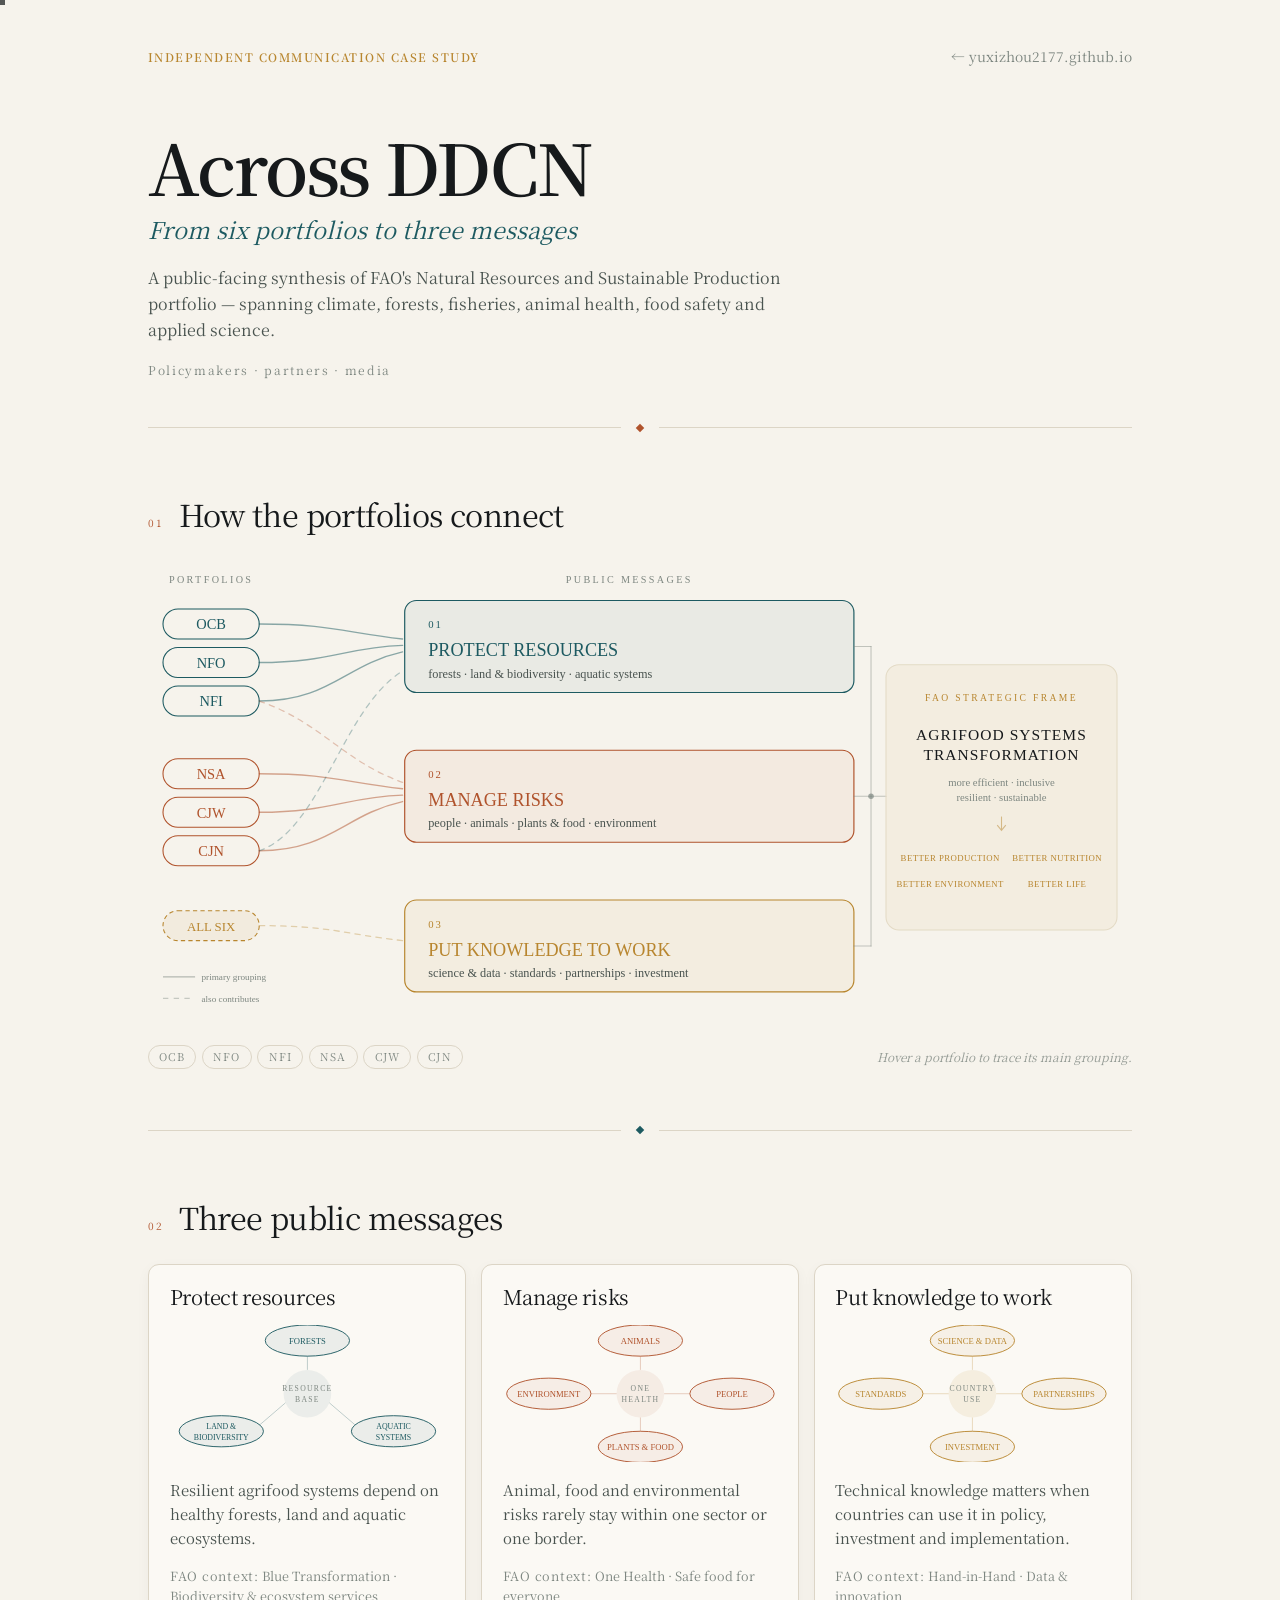
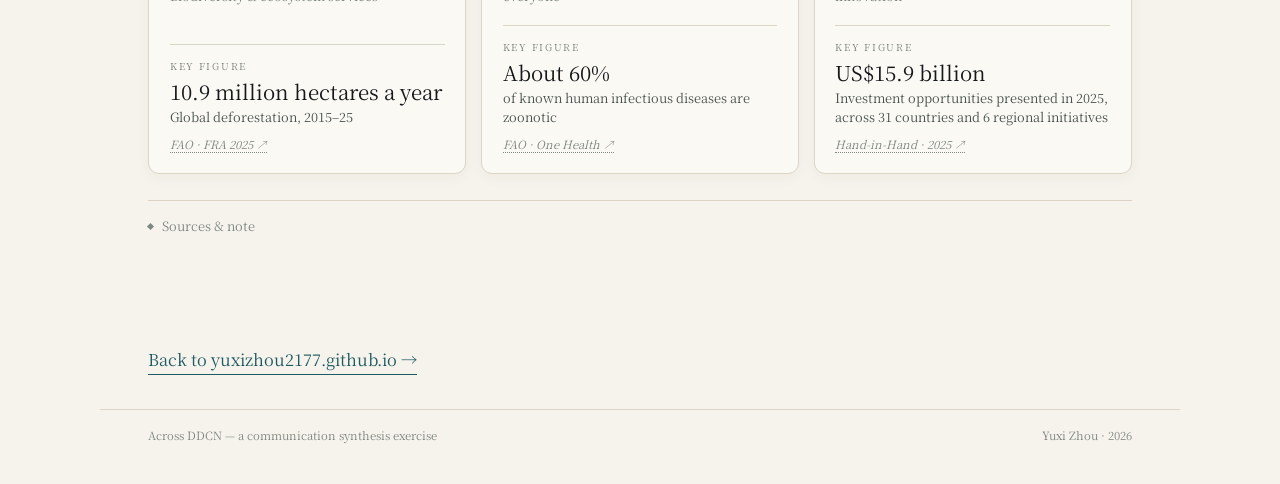
==== across-ddcn/index.html @ 8073319e "Clean up secondary links and divs in index.html Removed unnecessary secondary link paths and associa" ====
<!DOCTYPE html>
<html lang="en">
<head>
<meta charset="UTF-8" />
<meta name="viewport" content="width=device-width, initial-scale=1.0" />
<title>Across DDCN — from six portfolios to three messages</title>
<meta name="description" content="A short public-facing synthesis of FAO's DDCN portfolios for policymakers, partners and media." />
<meta property="og:title" content="Across DDCN" />
<meta property="og:description" content="From six portfolios to three messages." />
<link rel="icon" type="image/png" href="https://yuxizhou2177.github.io/favicon.png" />
<link rel="apple-touch-icon" href="https://yuxizhou2177.github.io/apple-touch-icon.png" />
<link href="https://fonts.googleapis.com/css2?family=Noto+Serif+SC:wght@300;400;500&display=swap" rel="stylesheet" />
<style>
:root{
  --paper:#F6F3EC; --card:#FBF9F4; --ink:#16191B; --ink-mid:#49534F; --ink-soft:#7E8781;
  --rule:#DCD5C6; --sea:#1D5A61; --clay:#B0532C; --ochre:#B8862F;
  --serif:Constantia,"Palatino Linotype",Palatino,"Book Antiqua",Georgia,'Noto Serif SC',serif;
  --maxw:1080px;
}
*{margin:0;padding:0;box-sizing:border-box}
html{scroll-behavior:smooth}
body{background:var(--paper);color:var(--ink);font-family:var(--serif);font-size:17px;
  line-height:1.7;-webkit-font-smoothing:antialiased;overflow-x:hidden}
a{color:inherit;text-decoration:none}
.wrap{max-width:var(--maxw);margin:0 auto;padding:0 clamp(1.2rem,5vw,3rem)}

@media (pointer:fine){body,a,button{cursor:none}}
.cur{position:fixed;top:0;left:0;pointer-events:none;z-index:9999}
.cur-core{width:5px;height:5px;background:var(--ink);opacity:.72;transition:background .3s}
.cur-frame{width:24px;height:24px;border:1px solid var(--ink);animation:glim 3.4s ease-in-out infinite;
  transition:width .35s cubic-bezier(.22,1,.36,1),height .35s cubic-bezier(.22,1,.36,1),border-color .3s}
@keyframes glim{0%,100%{opacity:.14}50%{opacity:.4}}
.cur-frame.grow{animation:none;opacity:.6;width:40px;height:40px;border-color:var(--clay)}
.cur-core.grow{background:var(--clay)}
@media(max-width:900px){.cur{display:none}body,a,button{cursor:auto}}

/* 顶部返回 */
.toprow{display:flex;align-items:baseline;justify-content:space-between;gap:1.5rem;flex-wrap:wrap;
  padding-top:clamp(2rem,5vh,2.8rem)}
.homelink{font-size:.86rem;color:var(--ink-soft);transition:color .25s;white-space:nowrap}
.homelink:hover{color:var(--sea)}

/* HERO */
.hero{padding:0 0 clamp(2rem,5vh,2.8rem)}
.hero h1{margin-top:clamp(2.6rem,7vh,4rem)}
.hero .tiny{display:block;font-weight:600;font-size:.72rem;letter-spacing:.13em;text-transform:uppercase;
  color:var(--ochre);margin-bottom:1rem}
.hero h1{font-weight:600;font-size:clamp(2.6rem,6.4vw,4.4rem);line-height:1;letter-spacing:-.03em;color:var(--ink)}
.hero .sub{margin-top:.75rem;font-size:clamp(1.15rem,2.4vw,1.45rem);color:var(--sea);
  font-style:italic;max-width:34rem;line-height:1.3}
.hero .sub2{margin-top:1.3rem;font-size:1rem;color:var(--ink-mid);max-width:40rem;line-height:1.65}
.audline{margin-top:1rem;font-size:.75rem;letter-spacing:.14em;color:var(--ink-soft)}

.orn{max-width:var(--maxw);margin:0 auto;display:flex;align-items:center;gap:1rem;
  padding:0 clamp(1.2rem,5vw,3rem)}
.orn::before,.orn::after{content:'';flex:1;height:1px;background:var(--rule)}
.orn i{width:6px;height:6px;transform:rotate(45deg);background:var(--clay);flex-shrink:0}
.orn.s i{background:var(--sea)}

section{padding:clamp(2.6rem,6.5vh,4rem) 0}
.sechead{display:flex;align-items:baseline;gap:.9rem;flex-wrap:wrap;margin-bottom:1.3rem}
.sechead h2{font-weight:400;font-size:clamp(1.4rem,3vw,1.9rem);letter-spacing:-.02em}
.sechead .num{font-size:.64rem;letter-spacing:.2em;color:var(--clay)}

/* 图 */
.diagram svg{width:100%;height:auto;display:block}
.link{transition:stroke-opacity .3s,stroke-width .3s}
.link.dim{stroke-opacity:.07}
.link.lit{stroke-opacity:1;stroke-width:2.3}
.node{transition:opacity .3s}
.node.dim{opacity:.2}
.capline{display:flex;align-items:center;justify-content:space-between;gap:1rem;flex-wrap:wrap;margin-top:.8rem}
.pillrow{display:flex;gap:.35rem;flex-wrap:wrap}
.pcode{font-size:.67rem;letter-spacing:.1em;padding:.2rem .65rem;border-radius:999px;
  border:1px solid var(--rule);color:var(--ink-soft);background:transparent;transition:all .25s;font-family:var(--serif)}
.pcode:hover{border-color:var(--sea);color:var(--sea)}
.diaghint{font-size:.74rem;color:var(--ink-soft);font-style:italic;opacity:.8;
  min-height:1.3em;transition:color .25s,opacity .25s;text-align:right;flex:1}
.diaghint.on{font-style:normal;opacity:1;letter-spacing:.01em}
.diaghint.g-sea{color:var(--sea)} .diaghint.g-clay{color:var(--clay)} .diaghint.g-och{color:var(--ochre)}
.diaghint b{font-weight:400;letter-spacing:.06em}
.diaghint i{display:block;font-style:italic;opacity:.7;font-size:.94em;margin-top:.1rem}
.stacked{display:none}
.stk{border-left:2px solid var(--rule);padding:.2rem 0 .2rem .9rem;margin-bottom:.9rem}
.stk h4{font-weight:400;font-size:.95rem;margin-bottom:.15rem}
.stk .codes{font-size:.78rem;color:var(--ink-soft)}
.stk.b1{border-color:var(--sea)} .stk.b2{border-color:var(--clay)} .stk.b3{border-color:var(--ochre)}
@media(max-width:800px){.diagram svg{display:none}.stacked{display:block}}

/* 卡 */
.cards{display:grid;grid-template-columns:repeat(3,1fr);gap:.9rem}
@media(max-width:960px){.cards{grid-template-columns:1fr}}
.mcard{background:var(--card);border:1px solid var(--rule);border-radius:11px;
  box-shadow:0 4px 14px rgba(60,50,35,.04);padding:1.25rem 1.3rem 1.2rem;
  display:flex;flex-direction:column;position:relative;transition:border-color .3s}
.mcard:hover{border-color:var(--ca)}
.m1{--ca:var(--sea)} .m2{--ca:var(--clay)} .m3{--ca:var(--ochre)}
.mtop{display:flex;justify-content:space-between;align-items:flex-start;margin-bottom:.4rem}
.mcard .idx{font-size:.63rem;letter-spacing:.2em;color:var(--ca)}
.mcard h3{font-weight:400;font-size:1.26rem;line-height:1.22;letter-spacing:-.015em;margin-bottom:.85rem}
.mviz{margin:.1rem 0 .95rem}
.mviz svg{width:100%;height:auto;display:block}
.mcard .one{font-size:.93rem;color:var(--ink-mid);line-height:1.62;margin-bottom:1rem}
.ctx{font-size:.79rem;color:var(--ink-soft);line-height:1.6;margin-bottom:1.15rem}
.ctx b{font-weight:400;color:var(--ink-soft);letter-spacing:.06em}
.ev{margin-top:auto;border-top:1px solid var(--rule);padding-top:.85rem}
.ev .k{font-size:.6rem;letter-spacing:.18em;text-transform:uppercase;color:var(--ink-soft);
  display:block;margin-bottom:.3rem}
.ev .n{font-size:1.28rem;line-height:1.25;color:var(--ink)}
.ev .d{font-size:.8rem;color:var(--ink-mid);margin-top:.15rem;line-height:1.5}
.ev .s{font-size:.71rem;color:var(--ink-soft);font-style:italic;margin-top:.5rem;display:block}
.ev .s a{border-bottom:1px dotted var(--ink-soft);transition:color .2s,border-color .2s}
.ev .s a:hover{color:var(--ca);border-color:var(--ca)}


/* Notes */
.notes{border-top:1px solid var(--rule);padding-top:.9rem;margin-top:1.6rem}
.notes summary{list-style:none;cursor:pointer;display:flex;align-items:center;gap:.55rem;
  font-size:.8rem;color:var(--ink-soft);transition:color .2s}
.notes summary::-webkit-details-marker{display:none}
.notes summary:hover{color:var(--ink)}
.notes summary i{width:5px;height:5px;background:var(--ink-soft);transform:rotate(45deg);transition:transform .4s}
.notes[open] summary i{transform:rotate(225deg)}
.notes .nbody{margin-top:.7rem;font-size:.83rem;color:var(--ink-mid);max-width:46rem;line-height:1.7}
.notes .nbody span{display:block;margin-top:.45rem;font-size:.76rem;color:var(--ink-soft);font-style:italic}

/* 底部返回 */
.backhome{padding:clamp(2.2rem,5.5vh,3.2rem) 0 .6rem}
.backhome a{font-size:1.02rem;color:var(--sea);border-bottom:1px solid var(--sea);padding-bottom:3px;
  transition:opacity .25s}
.backhome a:hover{opacity:.6}
footer{border-top:1px solid var(--rule);max-width:var(--maxw);margin:1.6rem auto 0;
  padding:1rem clamp(1.2rem,5vw,3rem) 2.4rem;display:flex;justify-content:space-between;
  flex-wrap:wrap;gap:.5rem;font-size:.71rem;color:var(--ink-soft)}
.rev{opacity:0;transform:translateY(14px);transition:opacity .7s cubic-bezier(.22,1,.36,1),transform .7s cubic-bezier(.22,1,.36,1)}
.rev.in{opacity:1;transform:none}
</style>
</head>
<body>

<!-- ══════ HERO ══════ -->
<header class="hero"><div class="wrap">
  <div class="toprow">
    <span class="tiny" style="margin-bottom:0">Independent communication case study</span>
    <a class="homelink" href="https://yuxizhou2177.github.io">← yuxizhou2177.github.io</a>
  </div>
  <h1>Across DDCN</h1>
  <p class="sub">From six portfolios to three messages</p>
  <p class="sub2">A public-facing synthesis of FAO's Natural Resources and Sustainable Production
    portfolio — spanning climate, forests, fisheries, animal health, food safety and applied science.</p>
  <p class="audline">Policymakers · partners · media</p>
</div></header>

<div class="orn" aria-hidden="true"><i></i></div>

<!-- ══════ 01 ══════ -->
<section id="map"><div class="wrap">
 <div class="sechead rev"><span class="num">01</span><h2>How the portfolios connect</h2></div>

 <div class="diagram rev">
  <svg viewBox="0 0 920 440" role="img"
    aria-label="Six FAO technical portfolios grouped into three public messages, with dashed lines marking secondary contributions, all converging on FAO's agrifood systems transformation frame and the Four Betters.">

   <text x="59" y="20" text-anchor="middle" font-family="Constantia,Georgia,serif" font-size="9.5" letter-spacing="2.2" fill="#7E8781">PORTFOLIOS</text>
   <text x="450" y="20" text-anchor="middle" font-family="Constantia,Georgia,serif" font-size="9.5" letter-spacing="2.2" fill="#7E8781">PUBLIC MESSAGES</text>
   

   <g id="pills">
     <g class="node" data-c="OCB"><rect x="14" y="44" width="90" height="28" rx="14" fill="none" stroke="#1D5A61"/><text x="59" y="63" text-anchor="middle" font-family="Constantia,Georgia,serif" font-size="13.5" fill="#1D5A61">OCB</text></g>
     <g class="node" data-c="NFO"><rect x="14" y="80" width="90" height="28" rx="14" fill="none" stroke="#1D5A61"/><text x="59" y="99" text-anchor="middle" font-family="Constantia,Georgia,serif" font-size="13.5" fill="#1D5A61">NFO</text></g>
     <g class="node" data-c="NFI"><rect x="14" y="116" width="90" height="28" rx="14" fill="none" stroke="#1D5A61"/><text x="59" y="135" text-anchor="middle" font-family="Constantia,Georgia,serif" font-size="13.5" fill="#1D5A61">NFI</text></g>
     <g class="node" data-c="NSA"><rect x="14" y="184" width="90" height="28" rx="14" fill="none" stroke="#B0532C"/><text x="59" y="203" text-anchor="middle" font-family="Constantia,Georgia,serif" font-size="13.5" fill="#B0532C">NSA</text></g>
     <g class="node" data-c="CJW"><rect x="14" y="220" width="90" height="28" rx="14" fill="none" stroke="#B0532C"/><text x="59" y="239" text-anchor="middle" font-family="Constantia,Georgia,serif" font-size="13.5" fill="#B0532C">CJW</text></g>
     <g class="node" data-c="CJN"><rect x="14" y="256" width="90" height="28" rx="14" fill="none" stroke="#B0532C"/><text x="59" y="275" text-anchor="middle" font-family="Constantia,Georgia,serif" font-size="13.5" fill="#B0532C">CJN</text></g>
     <g class="node" data-c="ALL"><rect x="14" y="326" width="90" height="28" rx="14" fill="rgba(184,134,47,.07)" stroke="#B8862F" stroke-dasharray="4 3"/><text x="59" y="345" text-anchor="middle" font-family="Constantia,Georgia,serif" font-size="12" fill="#B8862F">ALL SIX</text></g>
   </g>

   <g fill="none" stroke-linecap="round">
     <path class="link" data-c="OCB" d="M104,58 C170,58 184,66 238,72" stroke="#1D5A61" stroke-width="1.3" stroke-opacity=".5"/>
     <path class="link" data-c="NFO" d="M104,94 C170,94 184,80 238,78" stroke="#1D5A61" stroke-width="1.3" stroke-opacity=".5"/>
     <path class="link" data-c="NFI" d="M104,130 C170,130 184,96 238,84" stroke="#1D5A61" stroke-width="1.3" stroke-opacity=".5"/>
     <path class="link" data-c="NSA" d="M104,198 C170,198 184,206 238,212" stroke="#B0532C" stroke-width="1.3" stroke-opacity=".5"/>
     <path class="link" data-c="CJW" d="M104,234 C170,234 184,220 238,218" stroke="#B0532C" stroke-width="1.3" stroke-opacity=".5"/>
     <path class="link" data-c="CJN" d="M104,270 C170,270 184,236 238,224" stroke="#B0532C" stroke-width="1.3" stroke-opacity=".5"/>
     <!-- secondary：虚线＝次要连接，不改变主分组 -->
     <path class="link secondary" data-c="NFI" d="M104,130 C162,150 182,186 238,206" stroke="#B0532C" stroke-width="1.2" stroke-opacity=".32" stroke-dasharray="5 5"/>
     <path class="link secondary" data-c="CJN" d="M104,270 C162,250 182,136 238,102" stroke="#1D5A61" stroke-width="1.2" stroke-opacity=".32" stroke-dasharray="5 5"/>
     <path class="link secondary" data-c="ALL" d="M104,340 C170,340 184,348 238,354" stroke="#B8862F" stroke-width="1.2" stroke-opacity=".35" stroke-dasharray="5 5"/>
   </g>

   <!-- 图例 -->
   <g font-family="Constantia,Georgia,serif" font-size="8.6" fill="#7E8781">
     <path d="M14,388 L44,388" stroke="#7E8781" stroke-width="1.2" stroke-opacity=".55" fill="none"/>
     <text x="50" y="391">primary grouping</text>
     <path d="M14,408 L44,408" stroke="#7E8781" stroke-width="1.1" stroke-opacity=".4" stroke-dasharray="5 5" fill="none"/>
     <text x="50" y="411">also contributes</text>
   </g>

   <g class="node" data-frame="m1">
     <rect x="240" y="36" width="420" height="86" rx="11" fill="rgba(29,90,97,.06)" stroke="#1D5A61" stroke-width="1.1"/>
     <text x="262" y="62" font-family="Constantia,Georgia,serif" font-size="10" letter-spacing="1.8" fill="#1D5A61">01</text>
     <text x="262" y="88" font-family="Constantia,Georgia,serif" font-size="17" fill="#1D5A61">PROTECT RESOURCES</text>
     <text x="262" y="108" font-family="Constantia,Georgia,serif" font-size="11.5" fill="#49534F">forests · land &amp; biodiversity · aquatic systems</text>
   </g>
   <g class="node" data-frame="m2">
     <rect x="240" y="176" width="420" height="86" rx="11" fill="rgba(176,83,44,.06)" stroke="#B0532C" stroke-width="1.1"/>
     <text x="262" y="202" font-family="Constantia,Georgia,serif" font-size="10" letter-spacing="1.8" fill="#B0532C">02</text>
     <text x="262" y="228" font-family="Constantia,Georgia,serif" font-size="17" fill="#B0532C">MANAGE RISKS</text>
     <text x="262" y="248" font-family="Constantia,Georgia,serif" font-size="11.5" fill="#49534F">people · animals · plants &amp; food · environment</text>
   </g>
   <g class="node" data-frame="m3">
     <rect x="240" y="316" width="420" height="86" rx="11" fill="rgba(184,134,47,.06)" stroke="#B8862F" stroke-width="1.1"/>
     <text x="262" y="342" font-family="Constantia,Georgia,serif" font-size="10" letter-spacing="1.8" fill="#B8862F">03</text>
     <text x="262" y="368" font-family="Constantia,Georgia,serif" font-size="17" fill="#B8862F">PUT KNOWLEDGE TO WORK</text>
     <text x="262" y="388" font-family="Constantia,Georgia,serif" font-size="11.5" fill="#49534F">science &amp; data · standards · partnerships · investment</text>
   </g>

   <!-- 三条 message 汇聚成一条，进入 strategic frame -->
   <g fill="none" stroke="#7E8781" stroke-width="1" stroke-opacity=".45" stroke-linecap="round">
     <path d="M660,79 L676,79"/>
     <path d="M660,219 L676,219"/>
     <path d="M660,359 L676,359"/>
     <path d="M676,79 L676,359"/>
     <path d="M676,219 L690,219"/>
   </g>
   <circle cx="676" cy="219" r="2.6" fill="#7E8781" fill-opacity=".7"/>

   <!-- 右：FAO strategic frame（终点卡）-->
   <rect x="690" y="96" width="216" height="248" rx="12" fill="rgba(184,134,47,.06)" stroke="#E4DBC6" stroke-width="1"/>
   <g font-family="Constantia,Georgia,serif" text-anchor="middle">
     <text x="798" y="130" font-size="9" letter-spacing="2.2" fill="#B8862F">FAO STRATEGIC FRAME</text>
     <text x="798" y="166" font-size="14.5" letter-spacing="1" fill="#16191B">AGRIFOOD SYSTEMS</text>
     <text x="798" y="185" font-size="14.5" letter-spacing="1" fill="#16191B">TRANSFORMATION</text>
     <text x="798" y="209" font-size="10" fill="#7E8781">more efficient · inclusive</text>
     <text x="798" y="223" font-size="10" fill="#7E8781">resilient · sustainable</text>
     <path d="M798,238 L798,250" stroke="#B8862F" stroke-width="1" stroke-opacity=".5" fill="none"/>
     <path d="M794,246 L798,251 L802,246" stroke="#B8862F" stroke-width="1" stroke-opacity=".5" fill="none"/>
     <text x="750" y="280" font-size="8.2" letter-spacing=".4" fill="#B8862F">BETTER PRODUCTION</text>
     <text x="850" y="280" font-size="8.2" letter-spacing=".4" fill="#B8862F">BETTER NUTRITION</text>
     <text x="750" y="304" font-size="8.2" letter-spacing=".4" fill="#B8862F">BETTER ENVIRONMENT</text>
     <text x="850" y="304" font-size="8.2" letter-spacing=".4" fill="#B8862F">BETTER LIFE</text>
   </g>
  </svg>

  <div class="stacked">
    <div class="stk b1"><h4>01 · Protect resources</h4><div class="codes">OCB · NFO · NFI</div></div>
    <div class="stk b2"><h4>02 · Manage risks</h4><div class="codes">NSA · CJW · CJN</div></div>
    <div class="stk b3"><h4>03 · Put knowledge to work</h4><div class="codes">all six portfolios</div></div>
    <div class="stk"><h4>FAO strategic context</h4><div class="codes">Agrifood systems transformation — more efficient, inclusive, resilient, sustainable · Better Production · Better Nutrition · Better Environment · Better Life</div></div>
  </div>

  <div class="capline">
    <div class="pillrow">
      <button class="pcode" data-c="OCB">OCB</button><button class="pcode" data-c="NFO">NFO</button>
      <button class="pcode" data-c="NFI">NFI</button><button class="pcode" data-c="NSA">NSA</button>
      <button class="pcode" data-c="CJW">CJW</button><button class="pcode" data-c="CJN">CJN</button>
    </div>
    <span class="diaghint" id="cap" data-default="Hover a portfolio to trace its main grouping.">Hover a portfolio to trace its main grouping.</span>
  </div>
 </div>
</div></section>

<div class="orn s" aria-hidden="true"><i></i></div>

<!-- ══════ 02 ══════ -->
<section id="messages"><div class="wrap">
 <div class="sechead rev"><span class="num">02</span><h2>Three public messages</h2></div>

 <div class="cards">

  <!-- 01 -->
  <article class="mcard m1 rev">
    <h3>Protect resources</h3>
    <div class="mviz">
        <svg viewBox="0 0 300 150" aria-label="Forests, land and biodiversity, and aquatic systems connected to a shared resource base.">
        <g stroke="#1D5A61" stroke-width="1" stroke-opacity=".3" fill="none">
        <path d="M150,49 L150,34"/>
        <path d="M126,85 L98,109"/>
        <path d="M174,85 L202,109"/>
        </g>
        <circle cx="150" cy="75" r="26" fill="rgba(29,90,97,.07)" stroke="none"/>
        <ellipse cx="150" cy="17" rx="46" ry="17" fill="rgba(29,90,97,.07)" stroke="#1D5A61" stroke-width="1"/>
        <ellipse cx="56" cy="116" rx="46" ry="17" fill="rgba(29,90,97,.07)" stroke="#1D5A61" stroke-width="1"/>
        <ellipse cx="244" cy="116" rx="46" ry="17" fill="rgba(29,90,97,.07)" stroke="#1D5A61" stroke-width="1"/>
        <g font-family="Constantia,Georgia,serif" fill="#1D5A61" text-anchor="middle">
        <text x="150" y="20.5" font-size="9.4">FORESTS</text>
        <text x="56" y="114" font-size="8.6">LAND &amp;</text>
        <text x="56" y="125" font-size="8.6">BIODIVERSITY</text>
        <text x="244" y="114" font-size="8.6">AQUATIC</text>
        <text x="244" y="125" font-size="8.6">SYSTEMS</text>
        <text x="150" y="72" font-size="8.4" letter-spacing="1.4" fill="#7E8781">RESOURCE</text>
        <text x="150" y="84" font-size="8.4" letter-spacing="1.4" fill="#7E8781">BASE</text>
        </g></svg>
    </div>
    <p class="one">Resilient agrifood systems depend on healthy forests, land and aquatic ecosystems.</p>
    <p class="ctx"><b>FAO context:</b> Blue Transformation · Biodiversity &amp; ecosystem services</p>
    <div class="ev">
      <span class="k">Key figure</span>
      <div class="n">10.9 million hectares a year</div>
      <div class="d">Global deforestation, 2015–25</div>
      <span class="s"><a href="https://www.fao.org/interactive/2025/forest-resources-assessment/en/" target="_blank" rel="noopener">FAO · FRA 2025 ↗</a></span>
    </div>
  </article>

  <!-- 02 -->
  <article class="mcard m2 rev">
    <h3>Manage risks</h3>
    <div class="mviz">
        <svg viewBox="0 0 300 150" aria-label="People, animals, plants and food, and the environment connected through One Health.">
        <g stroke="#B0532C" stroke-width="1" stroke-opacity=".3" fill="none">
        <path d="M150,49 L150,34"/>
        <path d="M124,75 L96,75"/>
        <path d="M176,75 L204,75"/>
        <path d="M150,101 L150,116"/>
        </g>
        <circle cx="150" cy="75" r="26" fill="rgba(176,83,44,.08)" stroke="none"/>
        <ellipse cx="150" cy="17" rx="46" ry="17" fill="rgba(176,83,44,.07)" stroke="#B0532C" stroke-width="1"/>
        <ellipse cx="50" cy="75" rx="46" ry="17" fill="rgba(176,83,44,.07)" stroke="#B0532C" stroke-width="1"/>
        <ellipse cx="250" cy="75" rx="46" ry="17" fill="rgba(176,83,44,.07)" stroke="#B0532C" stroke-width="1"/>
        <ellipse cx="150" cy="133" rx="46" ry="17" fill="rgba(176,83,44,.07)" stroke="#B0532C" stroke-width="1"/>
        <g font-family="Constantia,Georgia,serif" fill="#B0532C" text-anchor="middle">
        <text x="150" y="20.5" font-size="9.4">ANIMALS</text>
        <text x="50" y="78.5" font-size="9.4">ENVIRONMENT</text>
        <text x="250" y="78.5" font-size="9.4">PEOPLE</text>
        <text x="150" y="136.5" font-size="9.4">PLANTS &amp; FOOD</text>
        <text x="150" y="72" font-size="8.4" letter-spacing="1.4" fill="#7E8781">ONE</text>
        <text x="150" y="84" font-size="8.4" letter-spacing="1.4" fill="#7E8781">HEALTH</text>
        </g></svg>
    </div>
    <p class="one">Animal, food and environmental risks rarely stay within one sector or one border.</p>
    <p class="ctx"><b>FAO context:</b> One Health · Safe food for everyone</p>
    <div class="ev">
      <span class="k">Key figure</span>
      <div class="n">About 60%</div>
      <div class="d">of known human infectious diseases are zoonotic</div>
      <span class="s"><a href="https://www.fao.org/americas/news/news-detail/declaracion-conjunta-una-sola-salud/en" target="_blank" rel="noopener">FAO · One Health ↗</a></span>
    </div>
  </article>

  <!-- 03 -->
  <article class="mcard m3 rev">
    <h3>Put knowledge to work</h3>
    <div class="mviz">
        <svg viewBox="0 0 300 150" aria-label="Science and data, standards, partnerships and investment connected to country use.">
        <g stroke="#B8862F" stroke-width="1" stroke-opacity=".3" fill="none">
        <path d="M150,49 L150,34"/>
        <path d="M124,75 L96,75"/>
        <path d="M176,75 L204,75"/>
        <path d="M150,101 L150,116"/>
        </g>
        <circle cx="150" cy="75" r="26" fill="rgba(184,134,47,.1)" stroke="none"/>
        <ellipse cx="150" cy="17" rx="46" ry="17" fill="rgba(184,134,47,.07)" stroke="#B8862F" stroke-width="1"/>
        <ellipse cx="50" cy="75" rx="46" ry="17" fill="rgba(184,134,47,.07)" stroke="#B8862F" stroke-width="1"/>
        <ellipse cx="250" cy="75" rx="46" ry="17" fill="rgba(184,134,47,.07)" stroke="#B8862F" stroke-width="1"/>
        <ellipse cx="150" cy="133" rx="46" ry="17" fill="rgba(184,134,47,.07)" stroke="#B8862F" stroke-width="1"/>
        <g font-family="Constantia,Georgia,serif" fill="#B8862F" text-anchor="middle">
        <text x="150" y="20.5" font-size="9.4">SCIENCE &amp; DATA</text>
        <text x="50" y="78.5" font-size="9.4">STANDARDS</text>
        <text x="250" y="78.5" font-size="9.4">PARTNERSHIPS</text>
        <text x="150" y="136.5" font-size="9.4">INVESTMENT</text>
        <text x="150" y="72" font-size="8.4" letter-spacing="1.4" fill="#7E8781">COUNTRY</text>
        <text x="150" y="84" font-size="8.4" letter-spacing="1.4" fill="#7E8781">USE</text>
        </g></svg>
    </div>
    <p class="one">Technical knowledge matters when countries can use it in policy, investment and implementation.</p>
    <p class="ctx"><b>FAO context:</b> Hand-in-Hand · Data &amp; innovation</p>
    <div class="ev">
      <span class="k">Key figure</span>
      <div class="n">US$15.9 billion</div>
      <div class="d">Investment opportunities presented in 2025, across 31 countries and 6 regional initiatives</div>
      <span class="s"><a href="https://www.fao.org/newsroom/detail/wff-2025--hand-in-hand-investment-forum-pitches--15.9-billion-in-agrifood-opportunities/en" target="_blank" rel="noopener">Hand-in-Hand · 2025 ↗</a></span>
    </div>
  </article>

 </div>

 <details class="notes rev">
  <summary><i></i>Sources &amp; note</summary>
  <div class="nbody">
    Built from public FAO material. The three messages are a communication synthesis rather than a
    description of FAO reporting lines. Solid lines show the primary grouping; dashed lines mark
    secondary connections. Figures link to the source cited.
    <span>Independent portfolio exercise. Not an FAO product.</span>
  </div>
 </details>
</div></section>

<div class="backhome"><div class="wrap">
  <a href="https://yuxizhou2177.github.io">Back to yuxizhou2177.github.io →</a>
</div></div>

<footer>
  <span>Across DDCN — a communication synthesis exercise</span>
  <span>Yuxi Zhou · 2026</span>
</footer>

<div class="cur cur-frame" id="curFrame" aria-hidden="true"></div>
<div class="cur cur-core" id="curCore" aria-hidden="true"></div>

<script>
const io=new IntersectionObserver(es=>es.forEach(e=>{if(e.isIntersecting)e.target.classList.add('in')}),
  {threshold:.1,rootMargin:'0px 0px -40px 0px'});
document.querySelectorAll('.rev').forEach((el,i)=>{el.style.transitionDelay=(Math.min(i,5)*.06)+'s';io.observe(el)});
addEventListener('scroll',()=>document.getElementById('nav').classList.toggle('edge',scrollY>40),{passive:true});

const NAMES={
  OCB:['Office of Climate Change, Biodiversity and Environment','g-sea'],
  NFO:['Forestry Division','g-sea'],
  NFI:['Fisheries and Aquaculture Division','g-sea','also connects to risks — aquatic biosecurity and One Health'],
  NSA:['Animal Production and Health Division','g-clay'],
  CJW:['Joint FAO/WHO Centre — Codex Alimentarius and food safety','g-clay'],
  CJN:['Joint FAO/IAEA Centre — nuclear techniques in food and agriculture','g-clay','also connects to resources — soil, water and plant breeding'],
  ALL:['All six portfolios contribute','g-och']
};
const cap=document.getElementById('cap');
function caption(code){
  if(!cap) return;
  cap.classList.remove('g-sea','g-clay','g-och','on');
  if(code&&NAMES[code]){
    const extra=NAMES[code][2]?' <i>'+NAMES[code][2]+'</i>':'';
    cap.innerHTML='<b>'+code+'</b> · '+NAMES[code][0]+extra;
    cap.classList.add('on',NAMES[code][1]);
  } else {
    cap.textContent=cap.dataset.default;
  }
}
const links=[...document.querySelectorAll('.link')], nodes=[...document.querySelectorAll('.node')];
/* 每个 portfolio 连到哪些 message —— NFI 与 CJN 各有两个 */
const GOES={OCB:['m1'],NFO:['m1'],NFI:['m1','m2'],NSA:['m2'],CJW:['m2'],CJN:['m2','m1'],ALL:['m3']};
function lite(code){
  links.forEach(l=>{l.classList.toggle('lit',l.dataset.c===code);l.classList.toggle('dim',!!code&&l.dataset.c!==code)});
  const to=code?(GOES[code]||[]):null;
  nodes.forEach(n=>{
    const keep = !code
      ? true
      : (n.dataset.c===code) || (n.dataset.frame && to.includes(n.dataset.frame));
    n.classList.toggle('dim',!keep);
  });
}
document.querySelectorAll('.pcode').forEach(b=>{
  b.addEventListener('mouseenter',()=>{lite(b.dataset.c);caption(b.dataset.c)});
  b.addEventListener('mouseleave',()=>{lite(null);caption(null)});
  b.addEventListener('focus',()=>{lite(b.dataset.c);caption(b.dataset.c)});
  b.addEventListener('blur',()=>{lite(null);caption(null)});
  b.addEventListener('click',()=>{lite(b.dataset.c);caption(b.dataset.c)});
});
document.querySelectorAll('#pills .node').forEach(n=>{
  n.addEventListener('mouseenter',()=>{lite(n.dataset.c);caption(n.dataset.c)});
  n.addEventListener('mouseleave',()=>{lite(null);caption(null)});
});


if(matchMedia('(pointer:fine)').matches){
  const ring=document.getElementById('curFrame'), dot=document.getElementById('curCore');
  let mx=-100,my=-100,tx=-100,ty=-100,ang=45;
  addEventListener('mousemove',e=>{
    mx=e.clientX;my=e.clientY;
    dot.style.transform=`translate(${mx-dot.offsetWidth/2}px,${my-dot.offsetHeight/2}px) rotate(45deg)`;
    const hot=!!e.target.closest('a,button,.mcard,summary');
    ring.classList.toggle('grow',hot); dot.classList.toggle('grow',hot);
  },{passive:true});
  (function loop(){tx+=(mx-tx)*.16;ty+=(my-ty)*.16;ang+=.08;
    ring.style.transform=`translate(${tx-ring.offsetWidth/2}px,${ty-ring.offsetHeight/2}px) rotate(${ang}deg)`;
    requestAnimationFrame(loop)})();
}
</script>
</body>
</html>
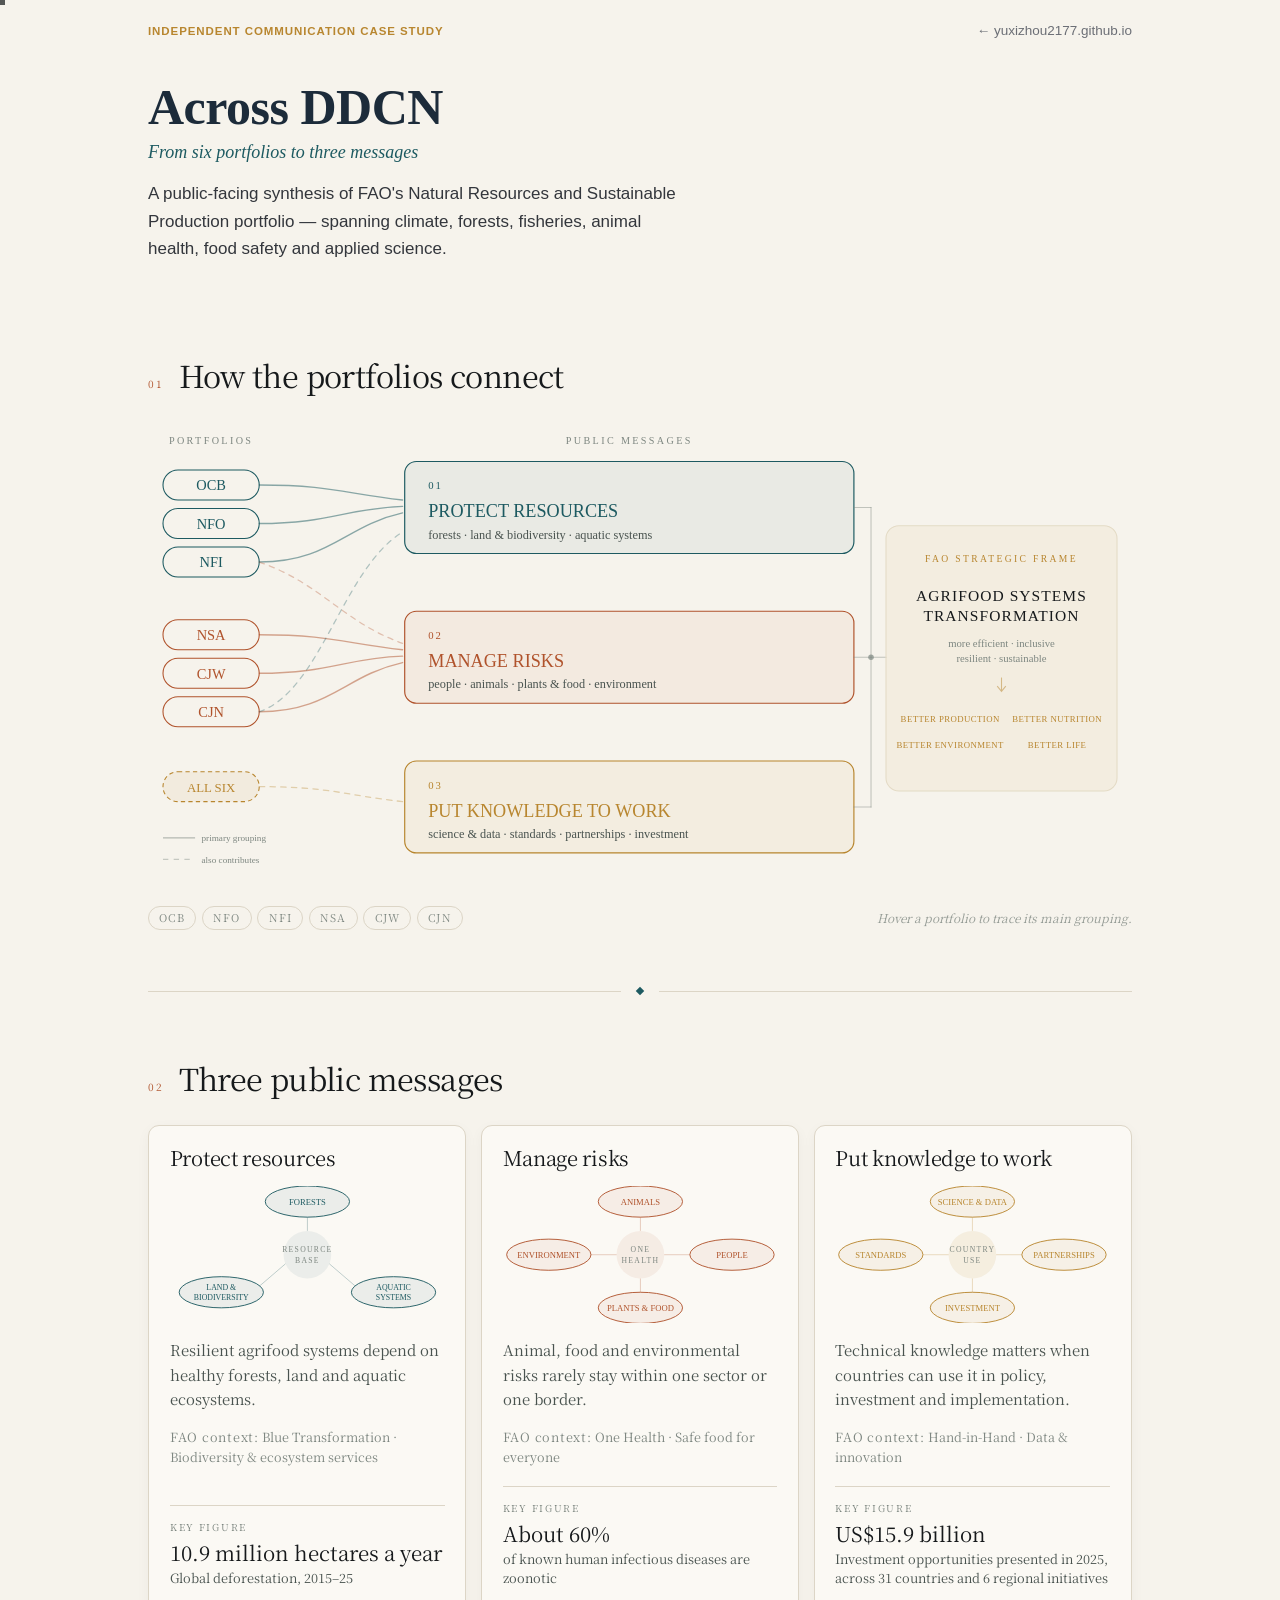
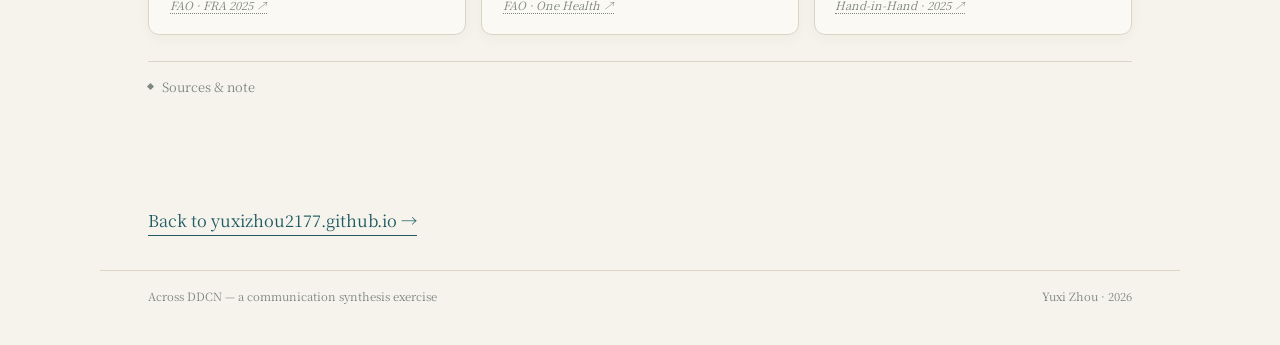
==== commit a1b26fa4: "Add files via upload" ====
--- a/across-ddcn/index.html
+++ b/across-ddcn/index.html
@@ -1,468 +1,1081 @@
 <!DOCTYPE html>
 <html lang="en">
+
 <head>
-<meta charset="UTF-8" />
-<meta name="viewport" content="width=device-width, initial-scale=1.0" />
-<title>Across DDCN — from six portfolios to three messages</title>
-<meta name="description" content="A short public-facing synthesis of FAO's DDCN portfolios for policymakers, partners and media." />
-<meta property="og:title" content="Across DDCN" />
-<meta property="og:description" content="From six portfolios to three messages." />
-<link rel="icon" type="image/png" href="https://yuxizhou2177.github.io/favicon.png" />
-<link rel="apple-touch-icon" href="https://yuxizhou2177.github.io/apple-touch-icon.png" />
-<link href="https://fonts.googleapis.com/css2?family=Noto+Serif+SC:wght@300;400;500&display=swap" rel="stylesheet" />
-<style>
-:root{
-  --paper:#F6F3EC; --card:#FBF9F4; --ink:#16191B; --ink-mid:#49534F; --ink-soft:#7E8781;
-  --rule:#DCD5C6; --sea:#1D5A61; --clay:#B0532C; --ochre:#B8862F;
-  --serif:Constantia,"Palatino Linotype",Palatino,"Book Antiqua",Georgia,'Noto Serif SC',serif;
-  --maxw:1080px;
-}
-*{margin:0;padding:0;box-sizing:border-box}
-html{scroll-behavior:smooth}
-body{background:var(--paper);color:var(--ink);font-family:var(--serif);font-size:17px;
-  line-height:1.7;-webkit-font-smoothing:antialiased;overflow-x:hidden}
-a{color:inherit;text-decoration:none}
-.wrap{max-width:var(--maxw);margin:0 auto;padding:0 clamp(1.2rem,5vw,3rem)}
-
-@media (pointer:fine){body,a,button{cursor:none}}
-.cur{position:fixed;top:0;left:0;pointer-events:none;z-index:9999}
-.cur-core{width:5px;height:5px;background:var(--ink);opacity:.72;transition:background .3s}
-.cur-frame{width:24px;height:24px;border:1px solid var(--ink);animation:glim 3.4s ease-in-out infinite;
-  transition:width .35s cubic-bezier(.22,1,.36,1),height .35s cubic-bezier(.22,1,.36,1),border-color .3s}
-@keyframes glim{0%,100%{opacity:.14}50%{opacity:.4}}
-.cur-frame.grow{animation:none;opacity:.6;width:40px;height:40px;border-color:var(--clay)}
-.cur-core.grow{background:var(--clay)}
-@media(max-width:900px){.cur{display:none}body,a,button{cursor:auto}}
-
-/* 顶部返回 */
-.toprow{display:flex;align-items:baseline;justify-content:space-between;gap:1.5rem;flex-wrap:wrap;
-  padding-top:clamp(2rem,5vh,2.8rem)}
-.homelink{font-size:.86rem;color:var(--ink-soft);transition:color .25s;white-space:nowrap}
-.homelink:hover{color:var(--sea)}
-
-/* HERO */
-.hero{padding:0 0 clamp(2rem,5vh,2.8rem)}
-.hero h1{margin-top:clamp(2.6rem,7vh,4rem)}
-.hero .tiny{display:block;font-weight:600;font-size:.72rem;letter-spacing:.13em;text-transform:uppercase;
-  color:var(--ochre);margin-bottom:1rem}
-.hero h1{font-weight:600;font-size:clamp(2.6rem,6.4vw,4.4rem);line-height:1;letter-spacing:-.03em;color:var(--ink)}
-.hero .sub{margin-top:.75rem;font-size:clamp(1.15rem,2.4vw,1.45rem);color:var(--sea);
-  font-style:italic;max-width:34rem;line-height:1.3}
-.hero .sub2{margin-top:1.3rem;font-size:1rem;color:var(--ink-mid);max-width:40rem;line-height:1.65}
-.audline{margin-top:1rem;font-size:.75rem;letter-spacing:.14em;color:var(--ink-soft)}
-
-.orn{max-width:var(--maxw);margin:0 auto;display:flex;align-items:center;gap:1rem;
-  padding:0 clamp(1.2rem,5vw,3rem)}
-.orn::before,.orn::after{content:'';flex:1;height:1px;background:var(--rule)}
-.orn i{width:6px;height:6px;transform:rotate(45deg);background:var(--clay);flex-shrink:0}
-.orn.s i{background:var(--sea)}
-
-section{padding:clamp(2.6rem,6.5vh,4rem) 0}
-.sechead{display:flex;align-items:baseline;gap:.9rem;flex-wrap:wrap;margin-bottom:1.3rem}
-.sechead h2{font-weight:400;font-size:clamp(1.4rem,3vw,1.9rem);letter-spacing:-.02em}
-.sechead .num{font-size:.64rem;letter-spacing:.2em;color:var(--clay)}
-
-/* 图 */
-.diagram svg{width:100%;height:auto;display:block}
-.link{transition:stroke-opacity .3s,stroke-width .3s}
-.link.dim{stroke-opacity:.07}
-.link.lit{stroke-opacity:1;stroke-width:2.3}
-.node{transition:opacity .3s}
-.node.dim{opacity:.2}
-.capline{display:flex;align-items:center;justify-content:space-between;gap:1rem;flex-wrap:wrap;margin-top:.8rem}
-.pillrow{display:flex;gap:.35rem;flex-wrap:wrap}
-.pcode{font-size:.67rem;letter-spacing:.1em;padding:.2rem .65rem;border-radius:999px;
-  border:1px solid var(--rule);color:var(--ink-soft);background:transparent;transition:all .25s;font-family:var(--serif)}
-.pcode:hover{border-color:var(--sea);color:var(--sea)}
-.diaghint{font-size:.74rem;color:var(--ink-soft);font-style:italic;opacity:.8;
-  min-height:1.3em;transition:color .25s,opacity .25s;text-align:right;flex:1}
-.diaghint.on{font-style:normal;opacity:1;letter-spacing:.01em}
-.diaghint.g-sea{color:var(--sea)} .diaghint.g-clay{color:var(--clay)} .diaghint.g-och{color:var(--ochre)}
-.diaghint b{font-weight:400;letter-spacing:.06em}
-.diaghint i{display:block;font-style:italic;opacity:.7;font-size:.94em;margin-top:.1rem}
-.stacked{display:none}
-.stk{border-left:2px solid var(--rule);padding:.2rem 0 .2rem .9rem;margin-bottom:.9rem}
-.stk h4{font-weight:400;font-size:.95rem;margin-bottom:.15rem}
-.stk .codes{font-size:.78rem;color:var(--ink-soft)}
-.stk.b1{border-color:var(--sea)} .stk.b2{border-color:var(--clay)} .stk.b3{border-color:var(--ochre)}
-@media(max-width:800px){.diagram svg{display:none}.stacked{display:block}}
-
-/* 卡 */
-.cards{display:grid;grid-template-columns:repeat(3,1fr);gap:.9rem}
-@media(max-width:960px){.cards{grid-template-columns:1fr}}
-.mcard{background:var(--card);border:1px solid var(--rule);border-radius:11px;
-  box-shadow:0 4px 14px rgba(60,50,35,.04);padding:1.25rem 1.3rem 1.2rem;
-  display:flex;flex-direction:column;position:relative;transition:border-color .3s}
-.mcard:hover{border-color:var(--ca)}
-.m1{--ca:var(--sea)} .m2{--ca:var(--clay)} .m3{--ca:var(--ochre)}
-.mtop{display:flex;justify-content:space-between;align-items:flex-start;margin-bottom:.4rem}
-.mcard .idx{font-size:.63rem;letter-spacing:.2em;color:var(--ca)}
-.mcard h3{font-weight:400;font-size:1.26rem;line-height:1.22;letter-spacing:-.015em;margin-bottom:.85rem}
-.mviz{margin:.1rem 0 .95rem}
-.mviz svg{width:100%;height:auto;display:block}
-.mcard .one{font-size:.93rem;color:var(--ink-mid);line-height:1.62;margin-bottom:1rem}
-.ctx{font-size:.79rem;color:var(--ink-soft);line-height:1.6;margin-bottom:1.15rem}
-.ctx b{font-weight:400;color:var(--ink-soft);letter-spacing:.06em}
-.ev{margin-top:auto;border-top:1px solid var(--rule);padding-top:.85rem}
-.ev .k{font-size:.6rem;letter-spacing:.18em;text-transform:uppercase;color:var(--ink-soft);
-  display:block;margin-bottom:.3rem}
-.ev .n{font-size:1.28rem;line-height:1.25;color:var(--ink)}
-.ev .d{font-size:.8rem;color:var(--ink-mid);margin-top:.15rem;line-height:1.5}
-.ev .s{font-size:.71rem;color:var(--ink-soft);font-style:italic;margin-top:.5rem;display:block}
-.ev .s a{border-bottom:1px dotted var(--ink-soft);transition:color .2s,border-color .2s}
-.ev .s a:hover{color:var(--ca);border-color:var(--ca)}
-
-
-/* Notes */
-.notes{border-top:1px solid var(--rule);padding-top:.9rem;margin-top:1.6rem}
-.notes summary{list-style:none;cursor:pointer;display:flex;align-items:center;gap:.55rem;
-  font-size:.8rem;color:var(--ink-soft);transition:color .2s}
-.notes summary::-webkit-details-marker{display:none}
-.notes summary:hover{color:var(--ink)}
-.notes summary i{width:5px;height:5px;background:var(--ink-soft);transform:rotate(45deg);transition:transform .4s}
-.notes[open] summary i{transform:rotate(225deg)}
-.notes .nbody{margin-top:.7rem;font-size:.83rem;color:var(--ink-mid);max-width:46rem;line-height:1.7}
-.notes .nbody span{display:block;margin-top:.45rem;font-size:.76rem;color:var(--ink-soft);font-style:italic}
-
-/* 底部返回 */
-.backhome{padding:clamp(2.2rem,5.5vh,3.2rem) 0 .6rem}
-.backhome a{font-size:1.02rem;color:var(--sea);border-bottom:1px solid var(--sea);padding-bottom:3px;
-  transition:opacity .25s}
-.backhome a:hover{opacity:.6}
-footer{border-top:1px solid var(--rule);max-width:var(--maxw);margin:1.6rem auto 0;
-  padding:1rem clamp(1.2rem,5vw,3rem) 2.4rem;display:flex;justify-content:space-between;
-  flex-wrap:wrap;gap:.5rem;font-size:.71rem;color:var(--ink-soft)}
-.rev{opacity:0;transform:translateY(14px);transition:opacity .7s cubic-bezier(.22,1,.36,1),transform .7s cubic-bezier(.22,1,.36,1)}
-.rev.in{opacity:1;transform:none}
-</style>
+  <meta charset="UTF-8" />
+  <meta name="viewport" content="width=device-width, initial-scale=1.0" />
+  <title>Across DDCN | from six portfolios to three messages</title>
+  <meta name="description"
+    content="A short public-facing synthesis of FAO's DDCN portfolios for policymakers, partners and media." />
+  <meta property="og:title" content="Across DDCN" />
+  <meta property="og:description" content="From six portfolios to three messages." />
+  <link rel="icon" type="image/png" href="https://yuxizhou2177.github.io/favicon.png" />
+  <link rel="apple-touch-icon" href="https://yuxizhou2177.github.io/apple-touch-icon.png" />
+  <link href="https://fonts.googleapis.com/css2?family=Noto+Serif+SC:wght@300;400;500&display=swap" rel="stylesheet" />
+  <style>
+    :root {
+      --paper: #F6F3EC;
+      --card: #FBF9F4;
+      --ink: #16191B;
+      --ink-mid: #49534F;
+      --ink-soft: #7E8781;
+      --rule: #DCD5C6;
+      --sea: #1D5A61;
+      --clay: #B0532C;
+      --ochre: #B8862F;
+      --serif: Constantia, "Palatino Linotype", Palatino, "Book Antiqua", Georgia, 'Noto Serif SC', serif;
+      --maxw: 1080px;
+    }
+
+    * {
+      margin: 0;
+      padding: 0;
+      box-sizing: border-box
+    }
+
+    html {
+      scroll-behavior: smooth
+    }
+
+    body {
+      background: var(--paper);
+      color: var(--ink);
+      font-family: var(--serif);
+      font-size: 17px;
+      line-height: 1.7;
+      -webkit-font-smoothing: antialiased;
+      overflow-x: hidden
+    }
+
+    a {
+      color: inherit;
+      text-decoration: none
+    }
+
+    .wrap {
+      max-width: var(--maxw);
+      margin: 0 auto;
+      padding: 0 clamp(1.2rem, 5vw, 3rem)
+    }
+
+    @media (pointer:fine) {
+
+      body,
+      a,
+      button {
+        cursor: none
+      }
+    }
+
+    .cur {
+      position: fixed;
+      top: 0;
+      left: 0;
+      pointer-events: none;
+      z-index: 9999
+    }
+
+    .cur-core {
+      width: 5px;
+      height: 5px;
+      background: var(--ink);
+      opacity: .72;
+      transition: background .3s
+    }
+
+    .cur-frame {
+      width: 24px;
+      height: 24px;
+      border: 1px solid var(--ink);
+      animation: glim 3.4s ease-in-out infinite;
+      transition: width .35s cubic-bezier(.22, 1, .36, 1), height .35s cubic-bezier(.22, 1, .36, 1), border-color .3s
+    }
+
+    @keyframes glim {
+
+      0%,
+      100% {
+        opacity: .14
+      }
+
+      50% {
+        opacity: .4
+      }
+    }
+
+    .cur-frame.grow {
+      animation: none;
+      opacity: .6;
+      width: 40px;
+      height: 40px;
+      border-color: var(--clay)
+    }
+
+    .cur-core.grow {
+      background: var(--clay)
+    }
+
+    @media(max-width:900px) {
+      .cur {
+        display: none
+      }
+
+      body,
+      a,
+      button {
+        cursor: auto
+      }
+    }
+
+    /* ---------- top bar ---------- */
+
+    .topbar {
+      padding: 20px 0 0;
+    }
+
+    .topbar .wrap {
+      display: flex;
+      align-items: baseline;
+      justify-content: space-between;
+      gap: 16px;
+      flex-wrap: wrap;
+    }
+
+    .topbar a {
+      color: #6B6E75;
+      text-decoration: none;
+      font-family: Calibri, "Segoe UI", Helvetica, Arial, sans-serif;
+      font-size: 13.5px;
+      border-bottom: 1px solid transparent;
+    }
+
+    .topbar a:hover {
+      border-bottom-color: #6B6E75;
+    }
+
+    .kicker {
+      font-family: Calibri, "Segoe UI", Helvetica, Arial, sans-serif;
+      font-size: 11.5px;
+      letter-spacing: .08em;
+      text-transform: uppercase;
+      color: #B8862F;
+      font-weight: 600;
+    }
+
+
+    /* ---------- hero ---------- */
+
+    .hero {
+      padding: 22px 0 30px;
+    }
+
+    .hero h1 {
+      font-family: Georgia, "Iowan Old Style", "Palatino Linotype", serif;
+      font-weight: 700;
+      color: #1C2B3A;
+
+      font-size: clamp(34px, 4.6vw, 50px);
+      line-height: 1.1;
+
+      margin: 14px 0 6px;
+      letter-spacing: -0.01em;
+    }
+
+    .hero .sub {
+      font-family: Georgia, "Iowan Old Style", "Palatino Linotype", serif;
+      font-style: italic;
+      color: #1D5A61;
+
+      font-size: 18px;
+      line-height: 1.3;
+
+      margin: 0 0 16px;
+      max-width: none;
+    }
+
+    .hero .sub2 {
+      font-family: Calibri, "Segoe UI", Helvetica, Arial, sans-serif;
+      font-size: 17px;
+      line-height: 1.6;
+
+      color: #33363C;
+      max-width: 58ch;
+
+      margin: 0;
+    }
+
+    .audline {
+      margin-top: 1rem;
+      font-size: .75rem;
+      letter-spacing: .14em;
+      color: var(--ink-soft)
+    }
+
+    .orn {
+      max-width: var(--maxw);
+      margin: 0 auto;
+      display: flex;
+      align-items: center;
+      gap: 1rem;
+      padding: 0 clamp(1.2rem, 5vw, 3rem)
+    }
+
+    .orn::before,
+    .orn::after {
+      content: '';
+      flex: 1;
+      height: 1px;
+      background: var(--rule)
+    }
+
+    .orn i {
+      width: 6px;
+      height: 6px;
+      transform: rotate(45deg);
+      background: var(--clay);
+      flex-shrink: 0
+    }
+
+    .orn.s i {
+      background: var(--sea)
+    }
+
+    section {
+      padding: clamp(2.6rem, 6.5vh, 4rem) 0
+    }
+
+    .sechead {
+      display: flex;
+      align-items: baseline;
+      gap: .9rem;
+      flex-wrap: wrap;
+      margin-bottom: 1.3rem
+    }
+
+    .sechead h2 {
+      font-weight: 400;
+      font-size: clamp(1.4rem, 3vw, 1.9rem);
+      letter-spacing: -.02em
+    }
+
+    .sechead .num {
+      font-size: .64rem;
+      letter-spacing: .2em;
+      color: var(--clay)
+    }
+
+    /* 图 */
+    .diagram svg {
+      width: 100%;
+      height: auto;
+      display: block
+    }
+
+    .link {
+      transition: stroke-opacity .3s, stroke-width .3s
+    }
+
+    .link.dim {
+      stroke-opacity: .07
+    }
+
+    .link.lit {
+      stroke-opacity: 1;
+      stroke-width: 2.3
+    }
+
+    .node {
+      transition: opacity .3s
+    }
+
+    .node.dim {
+      opacity: .2
+    }
+
+    .capline {
+      display: flex;
+      align-items: center;
+      justify-content: space-between;
+      gap: 1rem;
+      flex-wrap: wrap;
+      margin-top: .8rem
+    }
+
+    .pillrow {
+      display: flex;
+      gap: .35rem;
+      flex-wrap: wrap
+    }
+
+    .pcode {
+      font-size: .67rem;
+      letter-spacing: .1em;
+      padding: .2rem .65rem;
+      border-radius: 999px;
+      border: 1px solid var(--rule);
+      color: var(--ink-soft);
+      background: transparent;
+      transition: all .25s;
+      font-family: var(--serif)
+    }
+
+    .pcode:hover {
+      border-color: var(--sea);
+      color: var(--sea)
+    }
+
+    .diaghint {
+      font-size: .74rem;
+      color: var(--ink-soft);
+      font-style: italic;
+      opacity: .8;
+      min-height: 1.3em;
+      transition: color .25s, opacity .25s;
+      text-align: right;
+      flex: 1
+    }
+
+    .diaghint.on {
+      font-style: normal;
+      opacity: 1;
+      letter-spacing: .01em
+    }
+
+    .diaghint.g-sea {
+      color: var(--sea)
+    }
+
+    .diaghint.g-clay {
+      color: var(--clay)
+    }
+
+    .diaghint.g-och {
+      color: var(--ochre)
+    }
+
+    .diaghint b {
+      font-weight: 400;
+      letter-spacing: .06em
+    }
+
+    .diaghint i {
+      display: block;
+      font-style: italic;
+      opacity: .7;
+      font-size: .94em;
+      margin-top: .1rem
+    }
+
+    .stacked {
+      display: none
+    }
+
+    .stk {
+      border-left: 2px solid var(--rule);
+      padding: .2rem 0 .2rem .9rem;
+      margin-bottom: .9rem
+    }
+
+    .stk h4 {
+      font-weight: 400;
+      font-size: .95rem;
+      margin-bottom: .15rem
+    }
+
+    .stk .codes {
+      font-size: .78rem;
+      color: var(--ink-soft)
+    }
+
+    .stk.b1 {
+      border-color: var(--sea)
+    }
+
+    .stk.b2 {
+      border-color: var(--clay)
+    }
+
+    .stk.b3 {
+      border-color: var(--ochre)
+    }
+
+    @media(max-width:800px) {
+      .diagram svg {
+        display: none
+      }
+
+      .stacked {
+        display: block
+      }
+    }
+
+    /* 卡 */
+    .cards {
+      display: grid;
+      grid-template-columns: repeat(3, 1fr);
+      gap: .9rem
+    }
+
+    @media(max-width:960px) {
+      .cards {
+        grid-template-columns: 1fr
+      }
+    }
+
+    .mcard {
+      background: var(--card);
+      border: 1px solid var(--rule);
+      border-radius: 11px;
+      box-shadow: 0 4px 14px rgba(60, 50, 35, .04);
+      padding: 1.25rem 1.3rem 1.2rem;
+      display: flex;
+      flex-direction: column;
+      position: relative;
+      transition: border-color .3s
+    }
+
+    .mcard:hover {
+      border-color: var(--ca)
+    }
+
+    .m1 {
+      --ca: var(--sea)
+    }
+
+    .m2 {
+      --ca: var(--clay)
+    }
+
+    .m3 {
+      --ca: var(--ochre)
+    }
+
+    .mtop {
+      display: flex;
+      justify-content: space-between;
+      align-items: flex-start;
+      margin-bottom: .4rem
+    }
+
+    .mcard .idx {
+      font-size: .63rem;
+      letter-spacing: .2em;
+      color: var(--ca)
+    }
+
+    .mcard h3 {
+      font-weight: 400;
+      font-size: 1.26rem;
+      line-height: 1.22;
+      letter-spacing: -.015em;
+      margin-bottom: .85rem
+    }
+
+    .mviz {
+      margin: .1rem 0 .95rem
+    }
+
+    .mviz svg {
+      width: 100%;
+      height: auto;
+      display: block
+    }
+
+    .mcard .one {
+      font-size: .93rem;
+      color: var(--ink-mid);
+      line-height: 1.62;
+      margin-bottom: 1rem
+    }
+
+    .ctx {
+      font-size: .79rem;
+      color: var(--ink-soft);
+      line-height: 1.6;
+      margin-bottom: 1.15rem
+    }
+
+    .ctx b {
+      font-weight: 400;
+      color: var(--ink-soft);
+      letter-spacing: .06em
+    }
+
+    .ev {
+      margin-top: auto;
+      border-top: 1px solid var(--rule);
+      padding-top: .85rem
+    }
+
+    .ev .k {
+      font-size: .6rem;
+      letter-spacing: .18em;
+      text-transform: uppercase;
+      color: var(--ink-soft);
+      display: block;
+      margin-bottom: .3rem
+    }
+
+    .ev .n {
+      font-size: 1.28rem;
+      line-height: 1.25;
+      color: var(--ink)
+    }
+
+    .ev .d {
+      font-size: .8rem;
+      color: var(--ink-mid);
+      margin-top: .15rem;
+      line-height: 1.5
+    }
+
+    .ev .s {
+      font-size: .71rem;
+      color: var(--ink-soft);
+      font-style: italic;
+      margin-top: .5rem;
+      display: block
+    }
+
+    .ev .s a {
+      border-bottom: 1px dotted var(--ink-soft);
+      transition: color .2s, border-color .2s
+    }
+
+    .ev .s a:hover {
+      color: var(--ca);
+      border-color: var(--ca)
+    }
+
+
+    /* Notes */
+    .notes {
+      border-top: 1px solid var(--rule);
+      padding-top: .9rem;
+      margin-top: 1.6rem
+    }
+
+    .notes summary {
+      list-style: none;
+      cursor: pointer;
+      display: flex;
+      align-items: center;
+      gap: .55rem;
+      font-size: .8rem;
+      color: var(--ink-soft);
+      transition: color .2s
+    }
+
+    .notes summary::-webkit-details-marker {
+      display: none
+    }
+
+    .notes summary:hover {
+      color: var(--ink)
+    }
+
+    .notes summary i {
+      width: 5px;
+      height: 5px;
+      background: var(--ink-soft);
+      transform: rotate(45deg);
+      transition: transform .4s
+    }
+
+    .notes[open] summary i {
+      transform: rotate(225deg)
+    }
+
+    .notes .nbody {
+      margin-top: .7rem;
+      font-size: .83rem;
+      color: var(--ink-mid);
+      max-width: 46rem;
+      line-height: 1.7
+    }
+
+    .notes .nbody span {
+      display: block;
+      margin-top: .45rem;
+      font-size: .76rem;
+      color: var(--ink-soft);
+      font-style: italic
+    }
+
+    /* 底部返回 */
+    .backhome {
+      padding: clamp(2.2rem, 5.5vh, 3.2rem) 0 .6rem
+    }
+
+    .backhome a {
+      font-size: 1.02rem;
+      color: var(--sea);
+      border-bottom: 1px solid var(--sea);
+      padding-bottom: 3px;
+      transition: opacity .25s
+    }
+
+    .backhome a:hover {
+      opacity: .6
+    }
+
+    footer {
+      border-top: 1px solid var(--rule);
+      max-width: var(--maxw);
+      margin: 1.6rem auto 0;
+      padding: 1rem clamp(1.2rem, 5vw, 3rem) 2.4rem;
+      display: flex;
+      justify-content: space-between;
+      flex-wrap: wrap;
+      gap: .5rem;
+      font-size: .71rem;
+      color: var(--ink-soft)
+    }
+
+    .rev {
+      opacity: 0;
+      transform: translateY(14px);
+      transition: opacity .7s cubic-bezier(.22, 1, .36, 1), transform .7s cubic-bezier(.22, 1, .36, 1)
+    }
+
+    .rev.in {
+      opacity: 1;
+      transform: none
+    }
+  </style>
 </head>
+
 <body>
 
-<!-- ══════ HERO ══════ -->
-<header class="hero"><div class="wrap">
-  <div class="toprow">
-    <span class="tiny" style="margin-bottom:0">Independent communication case study</span>
-    <a class="homelink" href="https://yuxizhou2177.github.io">← yuxizhou2177.github.io</a>
+  <!-- ===== TOP BAR ===== -->
+
+  <div class="topbar">
+    <div class="wrap">
+      <span class="kicker">Independent communication case study</span>
+
+      <a href="https://yuxizhou2177.github.io/">
+        ← yuxizhou2177.github.io
+      </a>
+    </div>
   </div>
-  <h1>Across DDCN</h1>
-  <p class="sub">From six portfolios to three messages</p>
-  <p class="sub2">A public-facing synthesis of FAO's Natural Resources and Sustainable Production
-    portfolio — spanning climate, forests, fisheries, animal health, food safety and applied science.</p>
-  <p class="audline">Policymakers · partners · media</p>
-</div></header>
-
-<div class="orn" aria-hidden="true"><i></i></div>
-
-<!-- ══════ 01 ══════ -->
-<section id="map"><div class="wrap">
- <div class="sechead rev"><span class="num">01</span><h2>How the portfolios connect</h2></div>
-
- <div class="diagram rev">
-  <svg viewBox="0 0 920 440" role="img"
-    aria-label="Six FAO technical portfolios grouped into three public messages, with dashed lines marking secondary contributions, all converging on FAO's agrifood systems transformation frame and the Four Betters.">
-
-   <text x="59" y="20" text-anchor="middle" font-family="Constantia,Georgia,serif" font-size="9.5" letter-spacing="2.2" fill="#7E8781">PORTFOLIOS</text>
-   <text x="450" y="20" text-anchor="middle" font-family="Constantia,Georgia,serif" font-size="9.5" letter-spacing="2.2" fill="#7E8781">PUBLIC MESSAGES</text>
-   
-
-   <g id="pills">
-     <g class="node" data-c="OCB"><rect x="14" y="44" width="90" height="28" rx="14" fill="none" stroke="#1D5A61"/><text x="59" y="63" text-anchor="middle" font-family="Constantia,Georgia,serif" font-size="13.5" fill="#1D5A61">OCB</text></g>
-     <g class="node" data-c="NFO"><rect x="14" y="80" width="90" height="28" rx="14" fill="none" stroke="#1D5A61"/><text x="59" y="99" text-anchor="middle" font-family="Constantia,Georgia,serif" font-size="13.5" fill="#1D5A61">NFO</text></g>
-     <g class="node" data-c="NFI"><rect x="14" y="116" width="90" height="28" rx="14" fill="none" stroke="#1D5A61"/><text x="59" y="135" text-anchor="middle" font-family="Constantia,Georgia,serif" font-size="13.5" fill="#1D5A61">NFI</text></g>
-     <g class="node" data-c="NSA"><rect x="14" y="184" width="90" height="28" rx="14" fill="none" stroke="#B0532C"/><text x="59" y="203" text-anchor="middle" font-family="Constantia,Georgia,serif" font-size="13.5" fill="#B0532C">NSA</text></g>
-     <g class="node" data-c="CJW"><rect x="14" y="220" width="90" height="28" rx="14" fill="none" stroke="#B0532C"/><text x="59" y="239" text-anchor="middle" font-family="Constantia,Georgia,serif" font-size="13.5" fill="#B0532C">CJW</text></g>
-     <g class="node" data-c="CJN"><rect x="14" y="256" width="90" height="28" rx="14" fill="none" stroke="#B0532C"/><text x="59" y="275" text-anchor="middle" font-family="Constantia,Georgia,serif" font-size="13.5" fill="#B0532C">CJN</text></g>
-     <g class="node" data-c="ALL"><rect x="14" y="326" width="90" height="28" rx="14" fill="rgba(184,134,47,.07)" stroke="#B8862F" stroke-dasharray="4 3"/><text x="59" y="345" text-anchor="middle" font-family="Constantia,Georgia,serif" font-size="12" fill="#B8862F">ALL SIX</text></g>
-   </g>
-
-   <g fill="none" stroke-linecap="round">
-     <path class="link" data-c="OCB" d="M104,58 C170,58 184,66 238,72" stroke="#1D5A61" stroke-width="1.3" stroke-opacity=".5"/>
-     <path class="link" data-c="NFO" d="M104,94 C170,94 184,80 238,78" stroke="#1D5A61" stroke-width="1.3" stroke-opacity=".5"/>
-     <path class="link" data-c="NFI" d="M104,130 C170,130 184,96 238,84" stroke="#1D5A61" stroke-width="1.3" stroke-opacity=".5"/>
-     <path class="link" data-c="NSA" d="M104,198 C170,198 184,206 238,212" stroke="#B0532C" stroke-width="1.3" stroke-opacity=".5"/>
-     <path class="link" data-c="CJW" d="M104,234 C170,234 184,220 238,218" stroke="#B0532C" stroke-width="1.3" stroke-opacity=".5"/>
-     <path class="link" data-c="CJN" d="M104,270 C170,270 184,236 238,224" stroke="#B0532C" stroke-width="1.3" stroke-opacity=".5"/>
-     <!-- secondary：虚线＝次要连接，不改变主分组 -->
-     <path class="link secondary" data-c="NFI" d="M104,130 C162,150 182,186 238,206" stroke="#B0532C" stroke-width="1.2" stroke-opacity=".32" stroke-dasharray="5 5"/>
-     <path class="link secondary" data-c="CJN" d="M104,270 C162,250 182,136 238,102" stroke="#1D5A61" stroke-width="1.2" stroke-opacity=".32" stroke-dasharray="5 5"/>
-     <path class="link secondary" data-c="ALL" d="M104,340 C170,340 184,348 238,354" stroke="#B8862F" stroke-width="1.2" stroke-opacity=".35" stroke-dasharray="5 5"/>
-   </g>
-
-   <!-- 图例 -->
-   <g font-family="Constantia,Georgia,serif" font-size="8.6" fill="#7E8781">
-     <path d="M14,388 L44,388" stroke="#7E8781" stroke-width="1.2" stroke-opacity=".55" fill="none"/>
-     <text x="50" y="391">primary grouping</text>
-     <path d="M14,408 L44,408" stroke="#7E8781" stroke-width="1.1" stroke-opacity=".4" stroke-dasharray="5 5" fill="none"/>
-     <text x="50" y="411">also contributes</text>
-   </g>
-
-   <g class="node" data-frame="m1">
-     <rect x="240" y="36" width="420" height="86" rx="11" fill="rgba(29,90,97,.06)" stroke="#1D5A61" stroke-width="1.1"/>
-     <text x="262" y="62" font-family="Constantia,Georgia,serif" font-size="10" letter-spacing="1.8" fill="#1D5A61">01</text>
-     <text x="262" y="88" font-family="Constantia,Georgia,serif" font-size="17" fill="#1D5A61">PROTECT RESOURCES</text>
-     <text x="262" y="108" font-family="Constantia,Georgia,serif" font-size="11.5" fill="#49534F">forests · land &amp; biodiversity · aquatic systems</text>
-   </g>
-   <g class="node" data-frame="m2">
-     <rect x="240" y="176" width="420" height="86" rx="11" fill="rgba(176,83,44,.06)" stroke="#B0532C" stroke-width="1.1"/>
-     <text x="262" y="202" font-family="Constantia,Georgia,serif" font-size="10" letter-spacing="1.8" fill="#B0532C">02</text>
-     <text x="262" y="228" font-family="Constantia,Georgia,serif" font-size="17" fill="#B0532C">MANAGE RISKS</text>
-     <text x="262" y="248" font-family="Constantia,Georgia,serif" font-size="11.5" fill="#49534F">people · animals · plants &amp; food · environment</text>
-   </g>
-   <g class="node" data-frame="m3">
-     <rect x="240" y="316" width="420" height="86" rx="11" fill="rgba(184,134,47,.06)" stroke="#B8862F" stroke-width="1.1"/>
-     <text x="262" y="342" font-family="Constantia,Georgia,serif" font-size="10" letter-spacing="1.8" fill="#B8862F">03</text>
-     <text x="262" y="368" font-family="Constantia,Georgia,serif" font-size="17" fill="#B8862F">PUT KNOWLEDGE TO WORK</text>
-     <text x="262" y="388" font-family="Constantia,Georgia,serif" font-size="11.5" fill="#49534F">science &amp; data · standards · partnerships · investment</text>
-   </g>
-
-   <!-- 三条 message 汇聚成一条，进入 strategic frame -->
-   <g fill="none" stroke="#7E8781" stroke-width="1" stroke-opacity=".45" stroke-linecap="round">
-     <path d="M660,79 L676,79"/>
-     <path d="M660,219 L676,219"/>
-     <path d="M660,359 L676,359"/>
-     <path d="M676,79 L676,359"/>
-     <path d="M676,219 L690,219"/>
-   </g>
-   <circle cx="676" cy="219" r="2.6" fill="#7E8781" fill-opacity=".7"/>
-
-   <!-- 右：FAO strategic frame（终点卡）-->
-   <rect x="690" y="96" width="216" height="248" rx="12" fill="rgba(184,134,47,.06)" stroke="#E4DBC6" stroke-width="1"/>
-   <g font-family="Constantia,Georgia,serif" text-anchor="middle">
-     <text x="798" y="130" font-size="9" letter-spacing="2.2" fill="#B8862F">FAO STRATEGIC FRAME</text>
-     <text x="798" y="166" font-size="14.5" letter-spacing="1" fill="#16191B">AGRIFOOD SYSTEMS</text>
-     <text x="798" y="185" font-size="14.5" letter-spacing="1" fill="#16191B">TRANSFORMATION</text>
-     <text x="798" y="209" font-size="10" fill="#7E8781">more efficient · inclusive</text>
-     <text x="798" y="223" font-size="10" fill="#7E8781">resilient · sustainable</text>
-     <path d="M798,238 L798,250" stroke="#B8862F" stroke-width="1" stroke-opacity=".5" fill="none"/>
-     <path d="M794,246 L798,251 L802,246" stroke="#B8862F" stroke-width="1" stroke-opacity=".5" fill="none"/>
-     <text x="750" y="280" font-size="8.2" letter-spacing=".4" fill="#B8862F">BETTER PRODUCTION</text>
-     <text x="850" y="280" font-size="8.2" letter-spacing=".4" fill="#B8862F">BETTER NUTRITION</text>
-     <text x="750" y="304" font-size="8.2" letter-spacing=".4" fill="#B8862F">BETTER ENVIRONMENT</text>
-     <text x="850" y="304" font-size="8.2" letter-spacing=".4" fill="#B8862F">BETTER LIFE</text>
-   </g>
-  </svg>
-
-  <div class="stacked">
-    <div class="stk b1"><h4>01 · Protect resources</h4><div class="codes">OCB · NFO · NFI</div></div>
-    <div class="stk b2"><h4>02 · Manage risks</h4><div class="codes">NSA · CJW · CJN</div></div>
-    <div class="stk b3"><h4>03 · Put knowledge to work</h4><div class="codes">all six portfolios</div></div>
-    <div class="stk"><h4>FAO strategic context</h4><div class="codes">Agrifood systems transformation — more efficient, inclusive, resilient, sustainable · Better Production · Better Nutrition · Better Environment · Better Life</div></div>
+
+  <!-- ===== HERO ===== -->
+
+  <header class="hero">
+    <div class="wrap">
+
+      <h1>Across DDCN</h1>
+
+      <p class="sub">
+        From six portfolios to three messages
+      </p>
+
+      <p class="sub2">
+        A public-facing synthesis of FAO's Natural Resources and Sustainable Production
+        portfolio — spanning climate, forests, fisheries, animal health, food safety and applied science.
+      </p>
+
+    </div>
+  </header>
+
+  <!-- ══════ 01 ══════ -->
+  <section id="map">
+    <div class="wrap">
+      <div class="sechead rev"><span class="num">01</span>
+        <h2>How the portfolios connect</h2>
+      </div>
+
+      <div class="diagram rev">
+        <svg viewBox="0 0 920 440" role="img"
+          aria-label="Six FAO technical portfolios grouped into three public messages, with dashed lines marking secondary contributions, all converging on FAO's agrifood systems transformation frame and the Four Betters.">
+
+          <text x="59" y="20" text-anchor="middle" font-family="Constantia,Georgia,serif" font-size="9.5"
+            letter-spacing="2.2" fill="#7E8781">PORTFOLIOS</text>
+          <text x="450" y="20" text-anchor="middle" font-family="Constantia,Georgia,serif" font-size="9.5"
+            letter-spacing="2.2" fill="#7E8781">PUBLIC MESSAGES</text>
+
+
+          <g id="pills">
+            <g class="node" data-c="OCB">
+              <rect x="14" y="44" width="90" height="28" rx="14" fill="none" stroke="#1D5A61" /><text x="59" y="63"
+                text-anchor="middle" font-family="Constantia,Georgia,serif" font-size="13.5" fill="#1D5A61">OCB</text>
+            </g>
+            <g class="node" data-c="NFO">
+              <rect x="14" y="80" width="90" height="28" rx="14" fill="none" stroke="#1D5A61" /><text x="59" y="99"
+                text-anchor="middle" font-family="Constantia,Georgia,serif" font-size="13.5" fill="#1D5A61">NFO</text>
+            </g>
+            <g class="node" data-c="NFI">
+              <rect x="14" y="116" width="90" height="28" rx="14" fill="none" stroke="#1D5A61" /><text x="59" y="135"
+                text-anchor="middle" font-family="Constantia,Georgia,serif" font-size="13.5" fill="#1D5A61">NFI</text>
+            </g>
+            <g class="node" data-c="NSA">
+              <rect x="14" y="184" width="90" height="28" rx="14" fill="none" stroke="#B0532C" /><text x="59" y="203"
+                text-anchor="middle" font-family="Constantia,Georgia,serif" font-size="13.5" fill="#B0532C">NSA</text>
+            </g>
+            <g class="node" data-c="CJW">
+              <rect x="14" y="220" width="90" height="28" rx="14" fill="none" stroke="#B0532C" /><text x="59" y="239"
+                text-anchor="middle" font-family="Constantia,Georgia,serif" font-size="13.5" fill="#B0532C">CJW</text>
+            </g>
+            <g class="node" data-c="CJN">
+              <rect x="14" y="256" width="90" height="28" rx="14" fill="none" stroke="#B0532C" /><text x="59" y="275"
+                text-anchor="middle" font-family="Constantia,Georgia,serif" font-size="13.5" fill="#B0532C">CJN</text>
+            </g>
+            <g class="node" data-c="ALL">
+              <rect x="14" y="326" width="90" height="28" rx="14" fill="rgba(184,134,47,.07)" stroke="#B8862F"
+                stroke-dasharray="4 3" /><text x="59" y="345" text-anchor="middle"
+                font-family="Constantia,Georgia,serif" font-size="12" fill="#B8862F">ALL SIX</text>
+            </g>
+          </g>
+
+          <g fill="none" stroke-linecap="round">
+            <path class="link" data-c="OCB" d="M104,58 C170,58 184,66 238,72" stroke="#1D5A61" stroke-width="1.3"
+              stroke-opacity=".5" />
+            <path class="link" data-c="NFO" d="M104,94 C170,94 184,80 238,78" stroke="#1D5A61" stroke-width="1.3"
+              stroke-opacity=".5" />
+            <path class="link" data-c="NFI" d="M104,130 C170,130 184,96 238,84" stroke="#1D5A61" stroke-width="1.3"
+              stroke-opacity=".5" />
+            <path class="link" data-c="NSA" d="M104,198 C170,198 184,206 238,212" stroke="#B0532C" stroke-width="1.3"
+              stroke-opacity=".5" />
+            <path class="link" data-c="CJW" d="M104,234 C170,234 184,220 238,218" stroke="#B0532C" stroke-width="1.3"
+              stroke-opacity=".5" />
+            <path class="link" data-c="CJN" d="M104,270 C170,270 184,236 238,224" stroke="#B0532C" stroke-width="1.3"
+              stroke-opacity=".5" />
+            <!-- secondary：虚线＝次要连接，不改变主分组 -->
+            <path class="link secondary" data-c="NFI" d="M104,130 C162,150 182,186 238,206" stroke="#B0532C"
+              stroke-width="1.2" stroke-opacity=".32" stroke-dasharray="5 5" />
+            <path class="link secondary" data-c="CJN" d="M104,270 C162,250 182,136 238,102" stroke="#1D5A61"
+              stroke-width="1.2" stroke-opacity=".32" stroke-dasharray="5 5" />
+            <path class="link secondary" data-c="ALL" d="M104,340 C170,340 184,348 238,354" stroke="#B8862F"
+              stroke-width="1.2" stroke-opacity=".35" stroke-dasharray="5 5" />
+          </g>
+
+          <!-- 图例 -->
+          <g font-family="Constantia,Georgia,serif" font-size="8.6" fill="#7E8781">
+            <path d="M14,388 L44,388" stroke="#7E8781" stroke-width="1.2" stroke-opacity=".55" fill="none" />
+            <text x="50" y="391">primary grouping</text>
+            <path d="M14,408 L44,408" stroke="#7E8781" stroke-width="1.1" stroke-opacity=".4" stroke-dasharray="5 5"
+              fill="none" />
+            <text x="50" y="411">also contributes</text>
+          </g>
+
+          <g class="node" data-frame="m1">
+            <rect x="240" y="36" width="420" height="86" rx="11" fill="rgba(29,90,97,.06)" stroke="#1D5A61"
+              stroke-width="1.1" />
+            <text x="262" y="62" font-family="Constantia,Georgia,serif" font-size="10" letter-spacing="1.8"
+              fill="#1D5A61">01</text>
+            <text x="262" y="88" font-family="Constantia,Georgia,serif" font-size="17" fill="#1D5A61">PROTECT
+              RESOURCES</text>
+            <text x="262" y="108" font-family="Constantia,Georgia,serif" font-size="11.5" fill="#49534F">forests · land
+              &amp; biodiversity · aquatic systems</text>
+          </g>
+          <g class="node" data-frame="m2">
+            <rect x="240" y="176" width="420" height="86" rx="11" fill="rgba(176,83,44,.06)" stroke="#B0532C"
+              stroke-width="1.1" />
+            <text x="262" y="202" font-family="Constantia,Georgia,serif" font-size="10" letter-spacing="1.8"
+              fill="#B0532C">02</text>
+            <text x="262" y="228" font-family="Constantia,Georgia,serif" font-size="17" fill="#B0532C">MANAGE
+              RISKS</text>
+            <text x="262" y="248" font-family="Constantia,Georgia,serif" font-size="11.5" fill="#49534F">people ·
+              animals · plants &amp; food · environment</text>
+          </g>
+          <g class="node" data-frame="m3">
+            <rect x="240" y="316" width="420" height="86" rx="11" fill="rgba(184,134,47,.06)" stroke="#B8862F"
+              stroke-width="1.1" />
+            <text x="262" y="342" font-family="Constantia,Georgia,serif" font-size="10" letter-spacing="1.8"
+              fill="#B8862F">03</text>
+            <text x="262" y="368" font-family="Constantia,Georgia,serif" font-size="17" fill="#B8862F">PUT KNOWLEDGE TO
+              WORK</text>
+            <text x="262" y="388" font-family="Constantia,Georgia,serif" font-size="11.5" fill="#49534F">science &amp;
+              data · standards · partnerships · investment</text>
+          </g>
+
+          <!-- 三条 message 汇聚成一条，进入 strategic frame -->
+          <g fill="none" stroke="#7E8781" stroke-width="1" stroke-opacity=".45" stroke-linecap="round">
+            <path d="M660,79 L676,79" />
+            <path d="M660,219 L676,219" />
+            <path d="M660,359 L676,359" />
+            <path d="M676,79 L676,359" />
+            <path d="M676,219 L690,219" />
+          </g>
+          <circle cx="676" cy="219" r="2.6" fill="#7E8781" fill-opacity=".7" />
+
+          <!-- 右：FAO strategic frame（终点卡）-->
+          <rect x="690" y="96" width="216" height="248" rx="12" fill="rgba(184,134,47,.06)" stroke="#E4DBC6"
+            stroke-width="1" />
+          <g font-family="Constantia,Georgia,serif" text-anchor="middle">
+            <text x="798" y="130" font-size="9" letter-spacing="2.2" fill="#B8862F">FAO STRATEGIC FRAME</text>
+            <text x="798" y="166" font-size="14.5" letter-spacing="1" fill="#16191B">AGRIFOOD SYSTEMS</text>
+            <text x="798" y="185" font-size="14.5" letter-spacing="1" fill="#16191B">TRANSFORMATION</text>
+            <text x="798" y="209" font-size="10" fill="#7E8781">more efficient · inclusive</text>
+            <text x="798" y="223" font-size="10" fill="#7E8781">resilient · sustainable</text>
+            <path d="M798,238 L798,250" stroke="#B8862F" stroke-width="1" stroke-opacity=".5" fill="none" />
+            <path d="M794,246 L798,251 L802,246" stroke="#B8862F" stroke-width="1" stroke-opacity=".5" fill="none" />
+            <text x="750" y="280" font-size="8.2" letter-spacing=".4" fill="#B8862F">BETTER PRODUCTION</text>
+            <text x="850" y="280" font-size="8.2" letter-spacing=".4" fill="#B8862F">BETTER NUTRITION</text>
+            <text x="750" y="304" font-size="8.2" letter-spacing=".4" fill="#B8862F">BETTER ENVIRONMENT</text>
+            <text x="850" y="304" font-size="8.2" letter-spacing=".4" fill="#B8862F">BETTER LIFE</text>
+          </g>
+        </svg>
+
+        <div class="stacked">
+          <div class="stk b1">
+            <h4>01 · Protect resources</h4>
+            <div class="codes">OCB · NFO · NFI</div>
+          </div>
+          <div class="stk b2">
+            <h4>02 · Manage risks</h4>
+            <div class="codes">NSA · CJW · CJN</div>
+          </div>
+          <div class="stk b3">
+            <h4>03 · Put knowledge to work</h4>
+            <div class="codes">all six portfolios</div>
+          </div>
+          <div class="stk">
+            <h4>FAO strategic context</h4>
+            <div class="codes">Agrifood systems transformation — more efficient, inclusive, resilient, sustainable ·
+              Better Production · Better Nutrition · Better Environment · Better Life</div>
+          </div>
+        </div>
+
+        <div class="capline">
+          <div class="pillrow">
+            <button class="pcode" data-c="OCB">OCB</button><button class="pcode" data-c="NFO">NFO</button>
+            <button class="pcode" data-c="NFI">NFI</button><button class="pcode" data-c="NSA">NSA</button>
+            <button class="pcode" data-c="CJW">CJW</button><button class="pcode" data-c="CJN">CJN</button>
+          </div>
+          <span class="diaghint" id="cap" data-default="Hover a portfolio to trace its main grouping.">Hover a portfolio
+            to trace its main grouping.</span>
+        </div>
+      </div>
+    </div>
+  </section>
+
+  <div class="orn s" aria-hidden="true"><i></i></div>
+
+  <!-- ══════ 02 ══════ -->
+  <section id="messages">
+    <div class="wrap">
+      <div class="sechead rev"><span class="num">02</span>
+        <h2>Three public messages</h2>
+      </div>
+
+      <div class="cards">
+
+        <!-- 01 -->
+        <article class="mcard m1 rev">
+          <h3>Protect resources</h3>
+          <div class="mviz">
+            <svg viewBox="0 0 300 150"
+              aria-label="Forests, land and biodiversity, and aquatic systems connected to a shared resource base.">
+              <g stroke="#1D5A61" stroke-width="1" stroke-opacity=".3" fill="none">
+                <path d="M150,49 L150,34" />
+                <path d="M126,85 L98,109" />
+                <path d="M174,85 L202,109" />
+              </g>
+              <circle cx="150" cy="75" r="26" fill="rgba(29,90,97,.07)" stroke="none" />
+              <ellipse cx="150" cy="17" rx="46" ry="17" fill="rgba(29,90,97,.07)" stroke="#1D5A61" stroke-width="1" />
+              <ellipse cx="56" cy="116" rx="46" ry="17" fill="rgba(29,90,97,.07)" stroke="#1D5A61" stroke-width="1" />
+              <ellipse cx="244" cy="116" rx="46" ry="17" fill="rgba(29,90,97,.07)" stroke="#1D5A61" stroke-width="1" />
+              <g font-family="Constantia,Georgia,serif" fill="#1D5A61" text-anchor="middle">
+                <text x="150" y="20.5" font-size="9.4">FORESTS</text>
+                <text x="56" y="114" font-size="8.6">LAND &amp;</text>
+                <text x="56" y="125" font-size="8.6">BIODIVERSITY</text>
+                <text x="244" y="114" font-size="8.6">AQUATIC</text>
+                <text x="244" y="125" font-size="8.6">SYSTEMS</text>
+                <text x="150" y="72" font-size="8.4" letter-spacing="1.4" fill="#7E8781">RESOURCE</text>
+                <text x="150" y="84" font-size="8.4" letter-spacing="1.4" fill="#7E8781">BASE</text>
+              </g>
+            </svg>
+          </div>
+          <p class="one">Resilient agrifood systems depend on healthy forests, land and aquatic ecosystems.</p>
+          <p class="ctx"><b>FAO context:</b> Blue Transformation · Biodiversity &amp; ecosystem services</p>
+          <div class="ev">
+            <span class="k">Key figure</span>
+            <div class="n">10.9 million hectares a year</div>
+            <div class="d">Global deforestation, 2015–25</div>
+            <span class="s"><a href="https://www.fao.org/interactive/2025/forest-resources-assessment/en/"
+                target="_blank" rel="noopener">FAO · FRA 2025 ↗</a></span>
+          </div>
+        </article>
+
+        <!-- 02 -->
+        <article class="mcard m2 rev">
+          <h3>Manage risks</h3>
+          <div class="mviz">
+            <svg viewBox="0 0 300 150"
+              aria-label="People, animals, plants and food, and the environment connected through One Health.">
+              <g stroke="#B0532C" stroke-width="1" stroke-opacity=".3" fill="none">
+                <path d="M150,49 L150,34" />
+                <path d="M124,75 L96,75" />
+                <path d="M176,75 L204,75" />
+                <path d="M150,101 L150,116" />
+              </g>
+              <circle cx="150" cy="75" r="26" fill="rgba(176,83,44,.08)" stroke="none" />
+              <ellipse cx="150" cy="17" rx="46" ry="17" fill="rgba(176,83,44,.07)" stroke="#B0532C" stroke-width="1" />
+              <ellipse cx="50" cy="75" rx="46" ry="17" fill="rgba(176,83,44,.07)" stroke="#B0532C" stroke-width="1" />
+              <ellipse cx="250" cy="75" rx="46" ry="17" fill="rgba(176,83,44,.07)" stroke="#B0532C" stroke-width="1" />
+              <ellipse cx="150" cy="133" rx="46" ry="17" fill="rgba(176,83,44,.07)" stroke="#B0532C" stroke-width="1" />
+              <g font-family="Constantia,Georgia,serif" fill="#B0532C" text-anchor="middle">
+                <text x="150" y="20.5" font-size="9.4">ANIMALS</text>
+                <text x="50" y="78.5" font-size="9.4">ENVIRONMENT</text>
+                <text x="250" y="78.5" font-size="9.4">PEOPLE</text>
+                <text x="150" y="136.5" font-size="9.4">PLANTS &amp; FOOD</text>
+                <text x="150" y="72" font-size="8.4" letter-spacing="1.4" fill="#7E8781">ONE</text>
+                <text x="150" y="84" font-size="8.4" letter-spacing="1.4" fill="#7E8781">HEALTH</text>
+              </g>
+            </svg>
+          </div>
+          <p class="one">Animal, food and environmental risks rarely stay within one sector or one border.</p>
+          <p class="ctx"><b>FAO context:</b> One Health · Safe food for everyone</p>
+          <div class="ev">
+            <span class="k">Key figure</span>
+            <div class="n">About 60%</div>
+            <div class="d">of known human infectious diseases are zoonotic</div>
+            <span class="s"><a
+                href="https://www.fao.org/americas/news/news-detail/declaracion-conjunta-una-sola-salud/en"
+                target="_blank" rel="noopener">FAO · One Health ↗</a></span>
+          </div>
+        </article>
+
+        <!-- 03 -->
+        <article class="mcard m3 rev">
+          <h3>Put knowledge to work</h3>
+          <div class="mviz">
+            <svg viewBox="0 0 300 150"
+              aria-label="Science and data, standards, partnerships and investment connected to country use.">
+              <g stroke="#B8862F" stroke-width="1" stroke-opacity=".3" fill="none">
+                <path d="M150,49 L150,34" />
+                <path d="M124,75 L96,75" />
+                <path d="M176,75 L204,75" />
+                <path d="M150,101 L150,116" />
+              </g>
+              <circle cx="150" cy="75" r="26" fill="rgba(184,134,47,.1)" stroke="none" />
+              <ellipse cx="150" cy="17" rx="46" ry="17" fill="rgba(184,134,47,.07)" stroke="#B8862F" stroke-width="1" />
+              <ellipse cx="50" cy="75" rx="46" ry="17" fill="rgba(184,134,47,.07)" stroke="#B8862F" stroke-width="1" />
+              <ellipse cx="250" cy="75" rx="46" ry="17" fill="rgba(184,134,47,.07)" stroke="#B8862F" stroke-width="1" />
+              <ellipse cx="150" cy="133" rx="46" ry="17" fill="rgba(184,134,47,.07)" stroke="#B8862F"
+                stroke-width="1" />
+              <g font-family="Constantia,Georgia,serif" fill="#B8862F" text-anchor="middle">
+                <text x="150" y="20.5" font-size="9.4">SCIENCE &amp; DATA</text>
+                <text x="50" y="78.5" font-size="9.4">STANDARDS</text>
+                <text x="250" y="78.5" font-size="9.4">PARTNERSHIPS</text>
+                <text x="150" y="136.5" font-size="9.4">INVESTMENT</text>
+                <text x="150" y="72" font-size="8.4" letter-spacing="1.4" fill="#7E8781">COUNTRY</text>
+                <text x="150" y="84" font-size="8.4" letter-spacing="1.4" fill="#7E8781">USE</text>
+              </g>
+            </svg>
+          </div>
+          <p class="one">Technical knowledge matters when countries can use it in policy, investment and implementation.
+          </p>
+          <p class="ctx"><b>FAO context:</b> Hand-in-Hand · Data &amp; innovation</p>
+          <div class="ev">
+            <span class="k">Key figure</span>
+            <div class="n">US$15.9 billion</div>
+            <div class="d">Investment opportunities presented in 2025, across 31 countries and 6 regional initiatives
+            </div>
+            <span class="s"><a
+                href="https://www.fao.org/newsroom/detail/wff-2025--hand-in-hand-investment-forum-pitches--15.9-billion-in-agrifood-opportunities/en"
+                target="_blank" rel="noopener">Hand-in-Hand · 2025 ↗</a></span>
+          </div>
+        </article>
+
+      </div>
+
+      <details class="notes rev">
+        <summary><i></i>Sources &amp; note</summary>
+        <div class="nbody">
+          Built from public FAO material. The three messages are a communication synthesis rather than a
+          description of FAO reporting lines. Solid lines show the primary grouping; dashed lines mark
+          secondary connections. Figures link to the source cited.
+          <span>Independent portfolio exercise. Not an FAO product.</span>
+        </div>
+      </details>
+    </div>
+  </section>
+
+  <div class="backhome">
+    <div class="wrap">
+      <a href="https://yuxizhou2177.github.io">Back to yuxizhou2177.github.io →</a>
+    </div>
   </div>
 
-  <div class="capline">
-    <div class="pillrow">
-      <button class="pcode" data-c="OCB">OCB</button><button class="pcode" data-c="NFO">NFO</button>
-      <button class="pcode" data-c="NFI">NFI</button><button class="pcode" data-c="NSA">NSA</button>
-      <button class="pcode" data-c="CJW">CJW</button><button class="pcode" data-c="CJN">CJN</button>
-    </div>
-    <span class="diaghint" id="cap" data-default="Hover a portfolio to trace its main grouping.">Hover a portfolio to trace its main grouping.</span>
-  </div>
- </div>
-</div></section>
-
-<div class="orn s" aria-hidden="true"><i></i></div>
-
-<!-- ══════ 02 ══════ -->
-<section id="messages"><div class="wrap">
- <div class="sechead rev"><span class="num">02</span><h2>Three public messages</h2></div>
-
- <div class="cards">
-
-  <!-- 01 -->
-  <article class="mcard m1 rev">
-    <h3>Protect resources</h3>
-    <div class="mviz">
-        <svg viewBox="0 0 300 150" aria-label="Forests, land and biodiversity, and aquatic systems connected to a shared resource base.">
-        <g stroke="#1D5A61" stroke-width="1" stroke-opacity=".3" fill="none">
-        <path d="M150,49 L150,34"/>
-        <path d="M126,85 L98,109"/>
-        <path d="M174,85 L202,109"/>
-        </g>
-        <circle cx="150" cy="75" r="26" fill="rgba(29,90,97,.07)" stroke="none"/>
-        <ellipse cx="150" cy="17" rx="46" ry="17" fill="rgba(29,90,97,.07)" stroke="#1D5A61" stroke-width="1"/>
-        <ellipse cx="56" cy="116" rx="46" ry="17" fill="rgba(29,90,97,.07)" stroke="#1D5A61" stroke-width="1"/>
-        <ellipse cx="244" cy="116" rx="46" ry="17" fill="rgba(29,90,97,.07)" stroke="#1D5A61" stroke-width="1"/>
-        <g font-family="Constantia,Georgia,serif" fill="#1D5A61" text-anchor="middle">
-        <text x="150" y="20.5" font-size="9.4">FORESTS</text>
-        <text x="56" y="114" font-size="8.6">LAND &amp;</text>
-        <text x="56" y="125" font-size="8.6">BIODIVERSITY</text>
-        <text x="244" y="114" font-size="8.6">AQUATIC</text>
-        <text x="244" y="125" font-size="8.6">SYSTEMS</text>
-        <text x="150" y="72" font-size="8.4" letter-spacing="1.4" fill="#7E8781">RESOURCE</text>
-        <text x="150" y="84" font-size="8.4" letter-spacing="1.4" fill="#7E8781">BASE</text>
-        </g></svg>
-    </div>
-    <p class="one">Resilient agrifood systems depend on healthy forests, land and aquatic ecosystems.</p>
-    <p class="ctx"><b>FAO context:</b> Blue Transformation · Biodiversity &amp; ecosystem services</p>
-    <div class="ev">
-      <span class="k">Key figure</span>
-      <div class="n">10.9 million hectares a year</div>
-      <div class="d">Global deforestation, 2015–25</div>
-      <span class="s"><a href="https://www.fao.org/interactive/2025/forest-resources-assessment/en/" target="_blank" rel="noopener">FAO · FRA 2025 ↗</a></span>
-    </div>
-  </article>
-
-  <!-- 02 -->
-  <article class="mcard m2 rev">
-    <h3>Manage risks</h3>
-    <div class="mviz">
-        <svg viewBox="0 0 300 150" aria-label="People, animals, plants and food, and the environment connected through One Health.">
-        <g stroke="#B0532C" stroke-width="1" stroke-opacity=".3" fill="none">
-        <path d="M150,49 L150,34"/>
-        <path d="M124,75 L96,75"/>
-        <path d="M176,75 L204,75"/>
-        <path d="M150,101 L150,116"/>
-        </g>
-        <circle cx="150" cy="75" r="26" fill="rgba(176,83,44,.08)" stroke="none"/>
-        <ellipse cx="150" cy="17" rx="46" ry="17" fill="rgba(176,83,44,.07)" stroke="#B0532C" stroke-width="1"/>
-        <ellipse cx="50" cy="75" rx="46" ry="17" fill="rgba(176,83,44,.07)" stroke="#B0532C" stroke-width="1"/>
-        <ellipse cx="250" cy="75" rx="46" ry="17" fill="rgba(176,83,44,.07)" stroke="#B0532C" stroke-width="1"/>
-        <ellipse cx="150" cy="133" rx="46" ry="17" fill="rgba(176,83,44,.07)" stroke="#B0532C" stroke-width="1"/>
-        <g font-family="Constantia,Georgia,serif" fill="#B0532C" text-anchor="middle">
-        <text x="150" y="20.5" font-size="9.4">ANIMALS</text>
-        <text x="50" y="78.5" font-size="9.4">ENVIRONMENT</text>
-        <text x="250" y="78.5" font-size="9.4">PEOPLE</text>
-        <text x="150" y="136.5" font-size="9.4">PLANTS &amp; FOOD</text>
-        <text x="150" y="72" font-size="8.4" letter-spacing="1.4" fill="#7E8781">ONE</text>
-        <text x="150" y="84" font-size="8.4" letter-spacing="1.4" fill="#7E8781">HEALTH</text>
-        </g></svg>
-    </div>
-    <p class="one">Animal, food and environmental risks rarely stay within one sector or one border.</p>
-    <p class="ctx"><b>FAO context:</b> One Health · Safe food for everyone</p>
-    <div class="ev">
-      <span class="k">Key figure</span>
-      <div class="n">About 60%</div>
-      <div class="d">of known human infectious diseases are zoonotic</div>
-      <span class="s"><a href="https://www.fao.org/americas/news/news-detail/declaracion-conjunta-una-sola-salud/en" target="_blank" rel="noopener">FAO · One Health ↗</a></span>
-    </div>
-  </article>
-
-  <!-- 03 -->
-  <article class="mcard m3 rev">
-    <h3>Put knowledge to work</h3>
-    <div class="mviz">
-        <svg viewBox="0 0 300 150" aria-label="Science and data, standards, partnerships and investment connected to country use.">
-        <g stroke="#B8862F" stroke-width="1" stroke-opacity=".3" fill="none">
-        <path d="M150,49 L150,34"/>
-        <path d="M124,75 L96,75"/>
-        <path d="M176,75 L204,75"/>
-        <path d="M150,101 L150,116"/>
-        </g>
-        <circle cx="150" cy="75" r="26" fill="rgba(184,134,47,.1)" stroke="none"/>
-        <ellipse cx="150" cy="17" rx="46" ry="17" fill="rgba(184,134,47,.07)" stroke="#B8862F" stroke-width="1"/>
-        <ellipse cx="50" cy="75" rx="46" ry="17" fill="rgba(184,134,47,.07)" stroke="#B8862F" stroke-width="1"/>
-        <ellipse cx="250" cy="75" rx="46" ry="17" fill="rgba(184,134,47,.07)" stroke="#B8862F" stroke-width="1"/>
-        <ellipse cx="150" cy="133" rx="46" ry="17" fill="rgba(184,134,47,.07)" stroke="#B8862F" stroke-width="1"/>
-        <g font-family="Constantia,Georgia,serif" fill="#B8862F" text-anchor="middle">
-        <text x="150" y="20.5" font-size="9.4">SCIENCE &amp; DATA</text>
-        <text x="50" y="78.5" font-size="9.4">STANDARDS</text>
-        <text x="250" y="78.5" font-size="9.4">PARTNERSHIPS</text>
-        <text x="150" y="136.5" font-size="9.4">INVESTMENT</text>
-        <text x="150" y="72" font-size="8.4" letter-spacing="1.4" fill="#7E8781">COUNTRY</text>
-        <text x="150" y="84" font-size="8.4" letter-spacing="1.4" fill="#7E8781">USE</text>
-        </g></svg>
-    </div>
-    <p class="one">Technical knowledge matters when countries can use it in policy, investment and implementation.</p>
-    <p class="ctx"><b>FAO context:</b> Hand-in-Hand · Data &amp; innovation</p>
-    <div class="ev">
-      <span class="k">Key figure</span>
-      <div class="n">US$15.9 billion</div>
-      <div class="d">Investment opportunities presented in 2025, across 31 countries and 6 regional initiatives</div>
-      <span class="s"><a href="https://www.fao.org/newsroom/detail/wff-2025--hand-in-hand-investment-forum-pitches--15.9-billion-in-agrifood-opportunities/en" target="_blank" rel="noopener">Hand-in-Hand · 2025 ↗</a></span>
-    </div>
-  </article>
-
- </div>
-
- <details class="notes rev">
-  <summary><i></i>Sources &amp; note</summary>
-  <div class="nbody">
-    Built from public FAO material. The three messages are a communication synthesis rather than a
-    description of FAO reporting lines. Solid lines show the primary grouping; dashed lines mark
-    secondary connections. Figures link to the source cited.
-    <span>Independent portfolio exercise. Not an FAO product.</span>
-  </div>
- </details>
-</div></section>
-
-<div class="backhome"><div class="wrap">
-  <a href="https://yuxizhou2177.github.io">Back to yuxizhou2177.github.io →</a>
-</div></div>
-
-<footer>
-  <span>Across DDCN — a communication synthesis exercise</span>
-  <span>Yuxi Zhou · 2026</span>
-</footer>
-
-<div class="cur cur-frame" id="curFrame" aria-hidden="true"></div>
-<div class="cur cur-core" id="curCore" aria-hidden="true"></div>
-
-<script>
-const io=new IntersectionObserver(es=>es.forEach(e=>{if(e.isIntersecting)e.target.classList.add('in')}),
-  {threshold:.1,rootMargin:'0px 0px -40px 0px'});
-document.querySelectorAll('.rev').forEach((el,i)=>{el.style.transitionDelay=(Math.min(i,5)*.06)+'s';io.observe(el)});
-addEventListener('scroll',()=>document.getElementById('nav').classList.toggle('edge',scrollY>40),{passive:true});
-
-const NAMES={
-  OCB:['Office of Climate Change, Biodiversity and Environment','g-sea'],
-  NFO:['Forestry Division','g-sea'],
-  NFI:['Fisheries and Aquaculture Division','g-sea','also connects to risks — aquatic biosecurity and One Health'],
-  NSA:['Animal Production and Health Division','g-clay'],
-  CJW:['Joint FAO/WHO Centre — Codex Alimentarius and food safety','g-clay'],
-  CJN:['Joint FAO/IAEA Centre — nuclear techniques in food and agriculture','g-clay','also connects to resources — soil, water and plant breeding'],
-  ALL:['All six portfolios contribute','g-och']
-};
-const cap=document.getElementById('cap');
-function caption(code){
-  if(!cap) return;
-  cap.classList.remove('g-sea','g-clay','g-och','on');
-  if(code&&NAMES[code]){
-    const extra=NAMES[code][2]?' <i>'+NAMES[code][2]+'</i>':'';
-    cap.innerHTML='<b>'+code+'</b> · '+NAMES[code][0]+extra;
-    cap.classList.add('on',NAMES[code][1]);
-  } else {
-    cap.textContent=cap.dataset.default;
-  }
-}
-const links=[...document.querySelectorAll('.link')], nodes=[...document.querySelectorAll('.node')];
-/* 每个 portfolio 连到哪些 message —— NFI 与 CJN 各有两个 */
-const GOES={OCB:['m1'],NFO:['m1'],NFI:['m1','m2'],NSA:['m2'],CJW:['m2'],CJN:['m2','m1'],ALL:['m3']};
-function lite(code){
-  links.forEach(l=>{l.classList.toggle('lit',l.dataset.c===code);l.classList.toggle('dim',!!code&&l.dataset.c!==code)});
-  const to=code?(GOES[code]||[]):null;
-  nodes.forEach(n=>{
-    const keep = !code
-      ? true
-      : (n.dataset.c===code) || (n.dataset.frame && to.includes(n.dataset.frame));
-    n.classList.toggle('dim',!keep);
-  });
-}
-document.querySelectorAll('.pcode').forEach(b=>{
-  b.addEventListener('mouseenter',()=>{lite(b.dataset.c);caption(b.dataset.c)});
-  b.addEventListener('mouseleave',()=>{lite(null);caption(null)});
-  b.addEventListener('focus',()=>{lite(b.dataset.c);caption(b.dataset.c)});
-  b.addEventListener('blur',()=>{lite(null);caption(null)});
-  b.addEventListener('click',()=>{lite(b.dataset.c);caption(b.dataset.c)});
-});
-document.querySelectorAll('#pills .node').forEach(n=>{
-  n.addEventListener('mouseenter',()=>{lite(n.dataset.c);caption(n.dataset.c)});
-  n.addEventListener('mouseleave',()=>{lite(null);caption(null)});
-});
-
-
-if(matchMedia('(pointer:fine)').matches){
-  const ring=document.getElementById('curFrame'), dot=document.getElementById('curCore');
-  let mx=-100,my=-100,tx=-100,ty=-100,ang=45;
-  addEventListener('mousemove',e=>{
-    mx=e.clientX;my=e.clientY;
-    dot.style.transform=`translate(${mx-dot.offsetWidth/2}px,${my-dot.offsetHeight/2}px) rotate(45deg)`;
-    const hot=!!e.target.closest('a,button,.mcard,summary');
-    ring.classList.toggle('grow',hot); dot.classList.toggle('grow',hot);
-  },{passive:true});
-  (function loop(){tx+=(mx-tx)*.16;ty+=(my-ty)*.16;ang+=.08;
-    ring.style.transform=`translate(${tx-ring.offsetWidth/2}px,${ty-ring.offsetHeight/2}px) rotate(${ang}deg)`;
-    requestAnimationFrame(loop)})();
-}
-</script>
+  <footer>
+    <span>Across DDCN — a communication synthesis exercise</span>
+    <span>Yuxi Zhou · 2026</span>
+  </footer>
+
+  <div class="cur cur-frame" id="curFrame" aria-hidden="true"></div>
+  <div class="cur cur-core" id="curCore" aria-hidden="true"></div>
+
+  <script>
+    const io = new IntersectionObserver(es => es.forEach(e => {if (e.isIntersecting) e.target.classList.add('in')}),
+      {threshold: .1, rootMargin: '0px 0px -40px 0px'});
+    document.querySelectorAll('.rev').forEach((el, i) => {el.style.transitionDelay = (Math.min(i, 5) * .06) + 's'; io.observe(el)});
+    addEventListener('scroll', () => document.getElementById('nav').classList.toggle('edge', scrollY > 40), {passive: true});
+
+    const NAMES = {
+      OCB: ['Office of Climate Change, Biodiversity and Environment', 'g-sea'],
+      NFO: ['Forestry Division', 'g-sea'],
+      NFI: ['Fisheries and Aquaculture Division', 'g-sea', 'also connects to risks — aquatic biosecurity and One Health'],
+      NSA: ['Animal Production and Health Division', 'g-clay'],
+      CJW: ['Joint FAO/WHO Centre — Codex Alimentarius and food safety', 'g-clay'],
+      CJN: ['Joint FAO/IAEA Centre — nuclear techniques in food and agriculture', 'g-clay', 'also connects to resources — soil, water and plant breeding'],
+      ALL: ['All six portfolios contribute', 'g-och']
+    };
+    const cap = document.getElementById('cap');
+    function caption(code) {
+      if (!cap) return;
+      cap.classList.remove('g-sea', 'g-clay', 'g-och', 'on');
+      if (code && NAMES[code]) {
+        const extra = NAMES[code][2] ? ' <i>' + NAMES[code][2] + '</i>' : '';
+        cap.innerHTML = '<b>' + code + '</b> · ' + NAMES[code][0] + extra;
+        cap.classList.add('on', NAMES[code][1]);
+      } else {
+        cap.textContent = cap.dataset.default;
+      }
+    }
+    const links = [...document.querySelectorAll('.link')], nodes = [...document.querySelectorAll('.node')];
+    /* 每个 portfolio 连到哪些 message —— NFI 与 CJN 各有两个 */
+    const GOES = {OCB: ['m1'], NFO: ['m1'], NFI: ['m1', 'm2'], NSA: ['m2'], CJW: ['m2'], CJN: ['m2', 'm1'], ALL: ['m3']};
+    function lite(code) {
+      links.forEach(l => {l.classList.toggle('lit', l.dataset.c === code); l.classList.toggle('dim', !!code && l.dataset.c !== code)});
+      const to = code ? (GOES[code] || []) : null;
+      nodes.forEach(n => {
+        const keep = !code
+          ? true
+          : (n.dataset.c === code) || (n.dataset.frame && to.includes(n.dataset.frame));
+        n.classList.toggle('dim', !keep);
+      });
+    }
+    document.querySelectorAll('.pcode').forEach(b => {
+      b.addEventListener('mouseenter', () => {lite(b.dataset.c); caption(b.dataset.c)});
+      b.addEventListener('mouseleave', () => {lite(null); caption(null)});
+      b.addEventListener('focus', () => {lite(b.dataset.c); caption(b.dataset.c)});
+      b.addEventListener('blur', () => {lite(null); caption(null)});
+      b.addEventListener('click', () => {lite(b.dataset.c); caption(b.dataset.c)});
+    });
+    document.querySelectorAll('#pills .node').forEach(n => {
+      n.addEventListener('mouseenter', () => {lite(n.dataset.c); caption(n.dataset.c)});
+      n.addEventListener('mouseleave', () => {lite(null); caption(null)});
+    });
+
+
+    if (matchMedia('(pointer:fine)').matches) {
+      const ring = document.getElementById('curFrame'), dot = document.getElementById('curCore');
+      let mx = -100, my = -100, tx = -100, ty = -100, ang = 45;
+      addEventListener('mousemove', e => {
+        mx = e.clientX; my = e.clientY;
+        dot.style.transform = `translate(${mx - dot.offsetWidth / 2}px,${my - dot.offsetHeight / 2}px) rotate(45deg)`;
+        const hot = !!e.target.closest('a,button,.mcard,summary');
+        ring.classList.toggle('grow', hot); dot.classList.toggle('grow', hot);
+      }, {passive: true});
+      (function loop() {
+        tx += (mx - tx) * .16; ty += (my - ty) * .16; ang += .08;
+        ring.style.transform = `translate(${tx - ring.offsetWidth / 2}px,${ty - ring.offsetHeight / 2}px) rotate(${ang}deg)`;
+        requestAnimationFrame(loop)
+      })();
+    }
+  </script>
 </body>
-</html>
+
+</html>
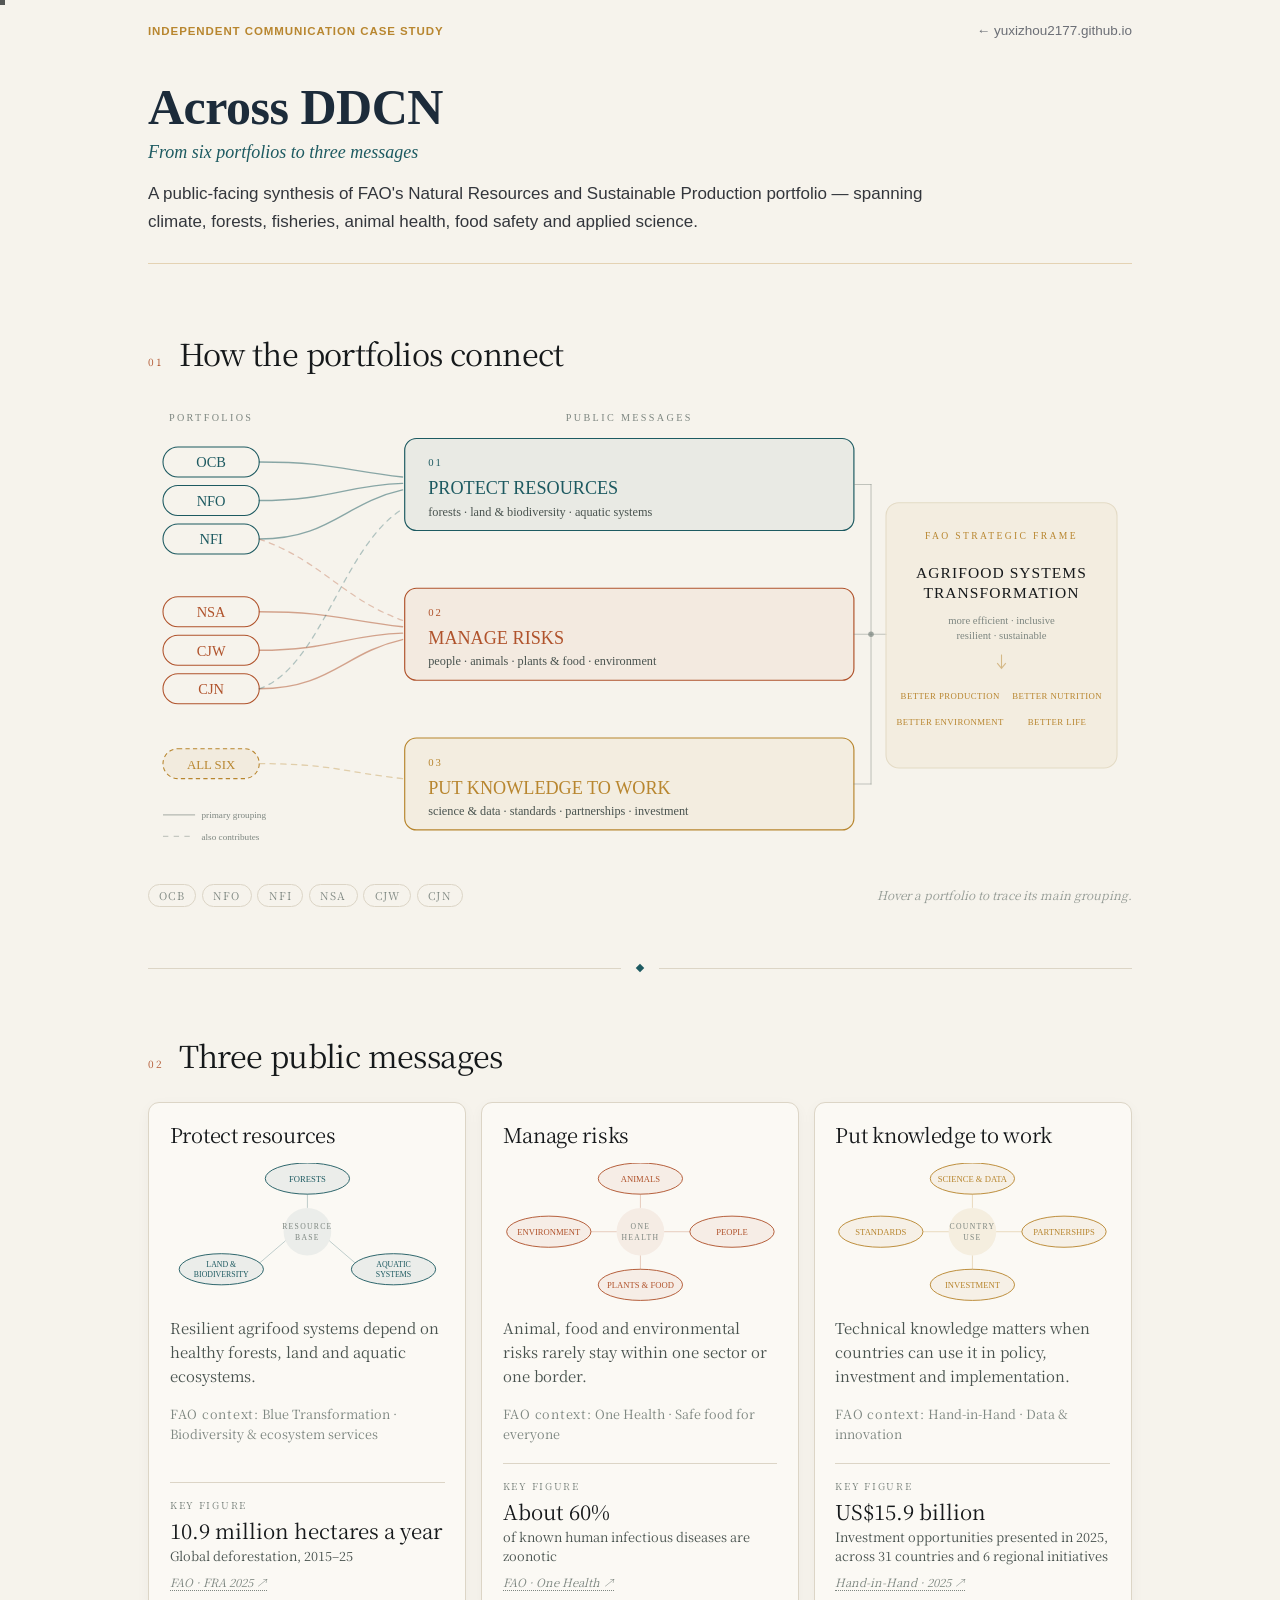
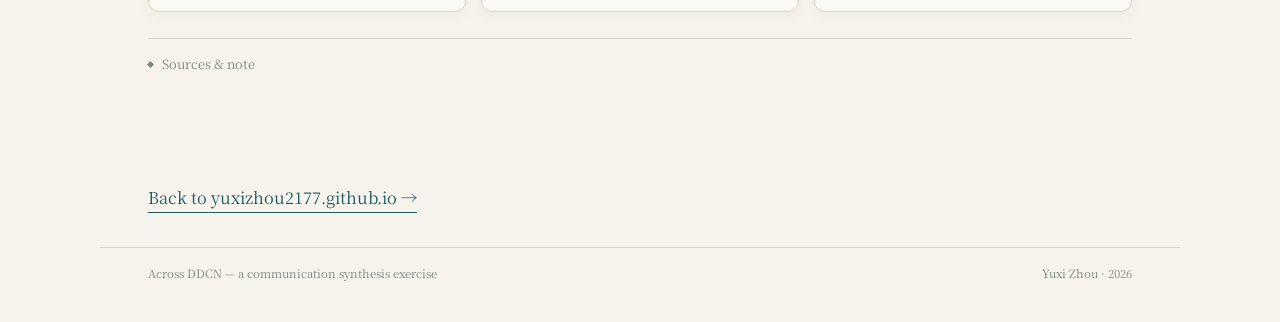
==== commit 066c16a0: "Add files via upload" ====
--- a/across-ddcn/index.html
+++ b/across-ddcn/index.html
@@ -197,11 +197,20 @@
       font-family: Calibri, "Segoe UI", Helvetica, Arial, sans-serif;
       font-size: 17px;
       line-height: 1.6;
-
       color: #33363C;
-      max-width: 58ch;
-
+      max-width: 780px;
       margin: 0;
+    }
+
+    .hero-rule {
+      border: 0;
+      border-top: 1px solid rgba(184, 134, 47, 0.30);
+      margin: 28px 0 0;
+      width: 100%;
+    }
+
+    #map {
+      padding-top: 34px;
     }
 
     .audline {
@@ -674,6 +683,8 @@
         A public-facing synthesis of FAO's Natural Resources and Sustainable Production
         portfolio — spanning climate, forests, fisheries, animal health, food safety and applied science.
       </p>
+
+      <hr class="hero-rule">
 
     </div>
   </header>
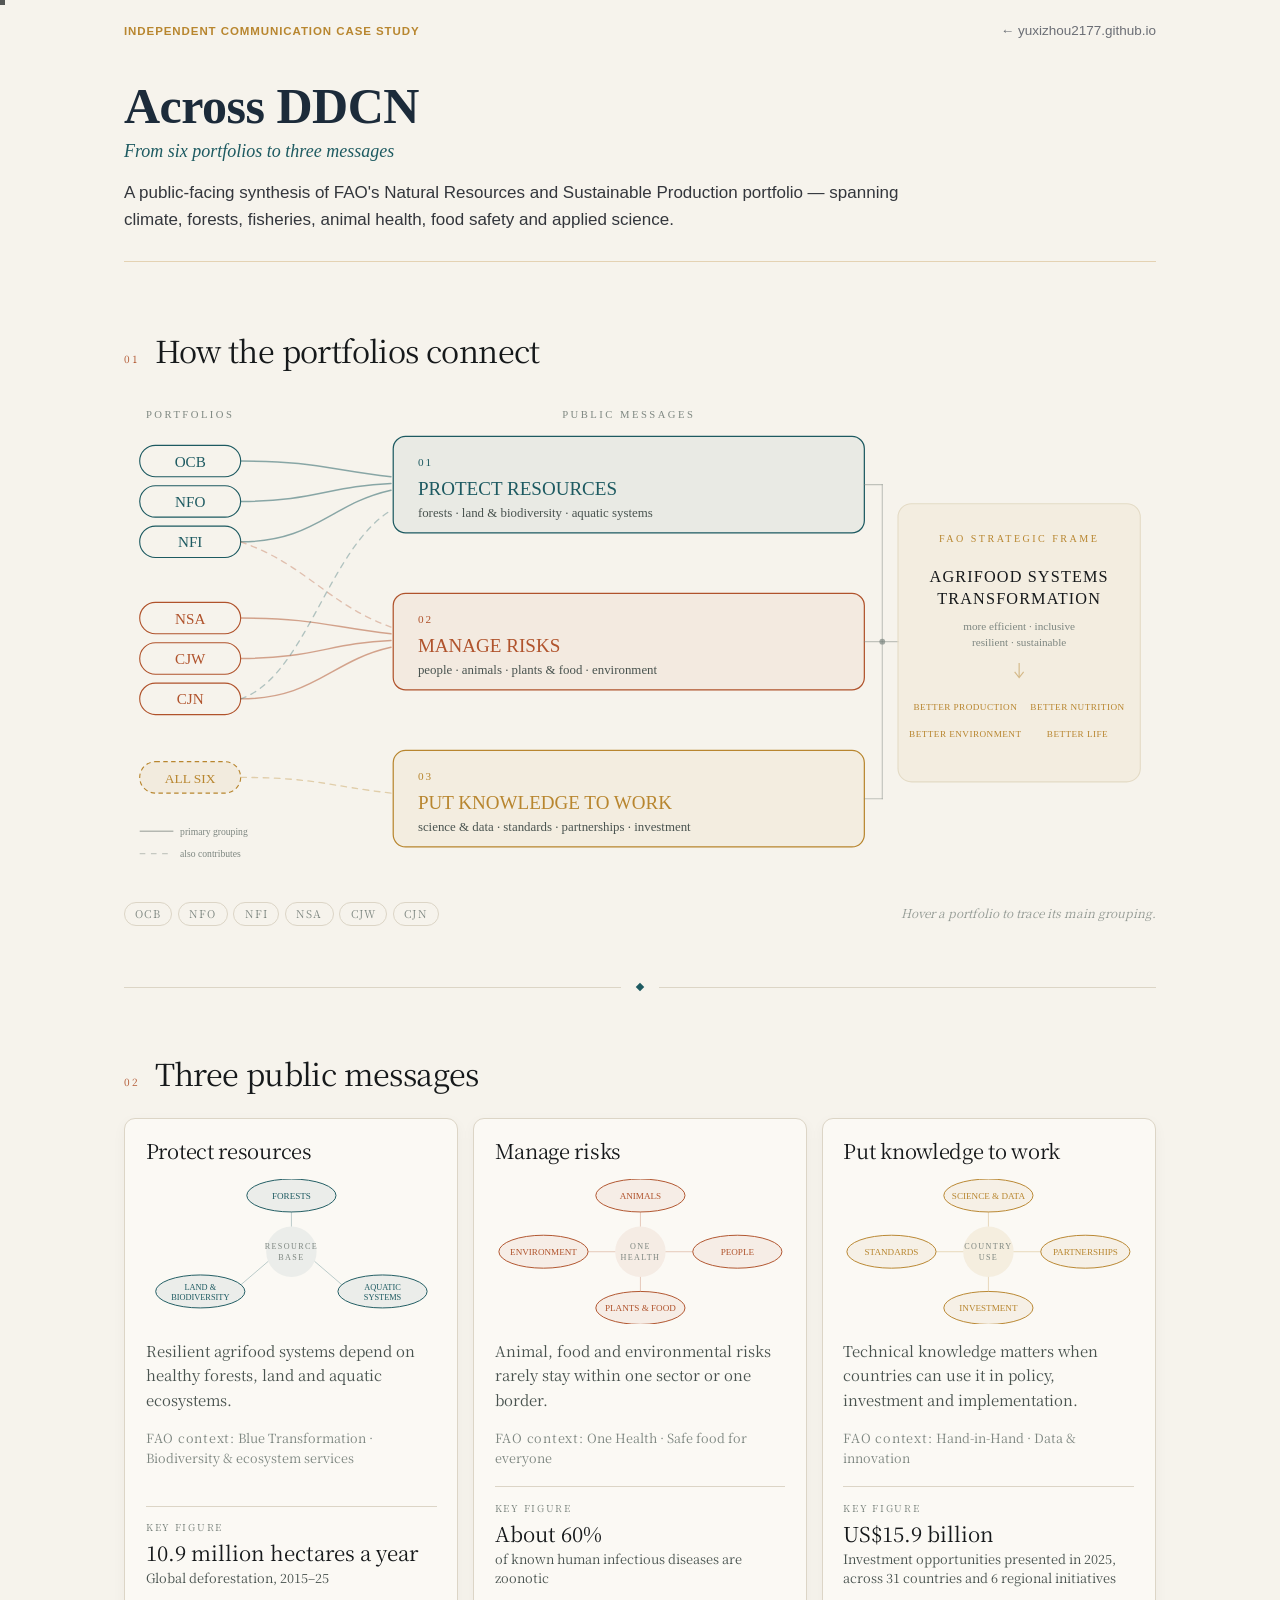
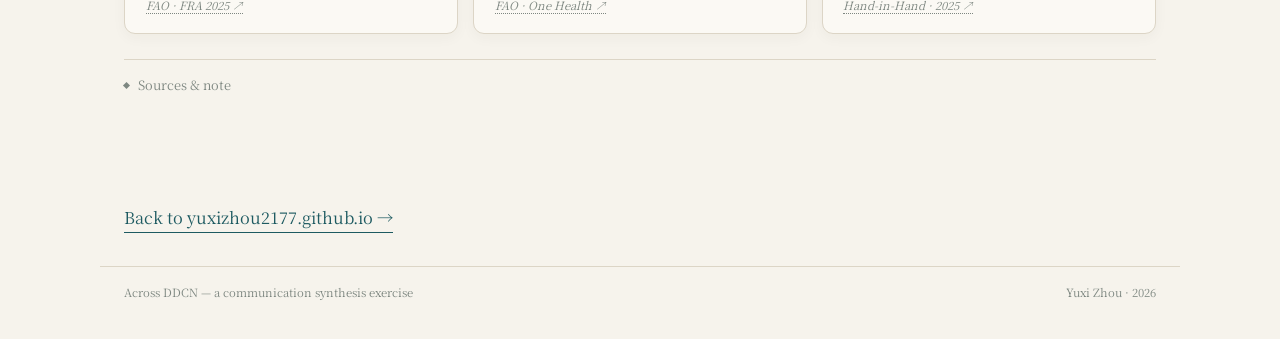
==== commit d335348d: "Add files via upload" ====
--- a/across-ddcn/index.html
+++ b/across-ddcn/index.html
@@ -42,7 +42,7 @@
       color: var(--ink);
       font-family: var(--serif);
       font-size: 17px;
-      line-height: 1.7;
+      line-height: 1.6;
       -webkit-font-smoothing: antialiased;
       overflow-x: hidden
     }
@@ -53,9 +53,12 @@
     }
 
     .wrap {
-      max-width: var(--maxw);
+      width: 100%;
+      max-width: 1080px;
+
       margin: 0 auto;
-      padding: 0 clamp(1.2rem, 5vw, 3rem)
+
+      padding: 0 24px;
     }
 
     @media (pointer:fine) {
@@ -221,12 +224,14 @@
     }
 
     .orn {
-      max-width: var(--maxw);
+      max-width: 1080px;
       margin: 0 auto;
+
       display: flex;
       align-items: center;
       gap: 1rem;
-      padding: 0 clamp(1.2rem, 5vw, 3rem)
+
+      padding: 0 24px;
     }
 
     .orn::before,
@@ -600,7 +605,7 @@
       font-size: .83rem;
       color: var(--ink-mid);
       max-width: 46rem;
-      line-height: 1.7
+      line-height: 1.6
     }
 
     .notes .nbody span {
@@ -632,7 +637,7 @@
       border-top: 1px solid var(--rule);
       max-width: var(--maxw);
       margin: 1.6rem auto 0;
-      padding: 1rem clamp(1.2rem, 5vw, 3rem) 2.4rem;
+      padding: 1rem 24px 2.4rem;
       display: flex;
       justify-content: space-between;
       flex-wrap: wrap;
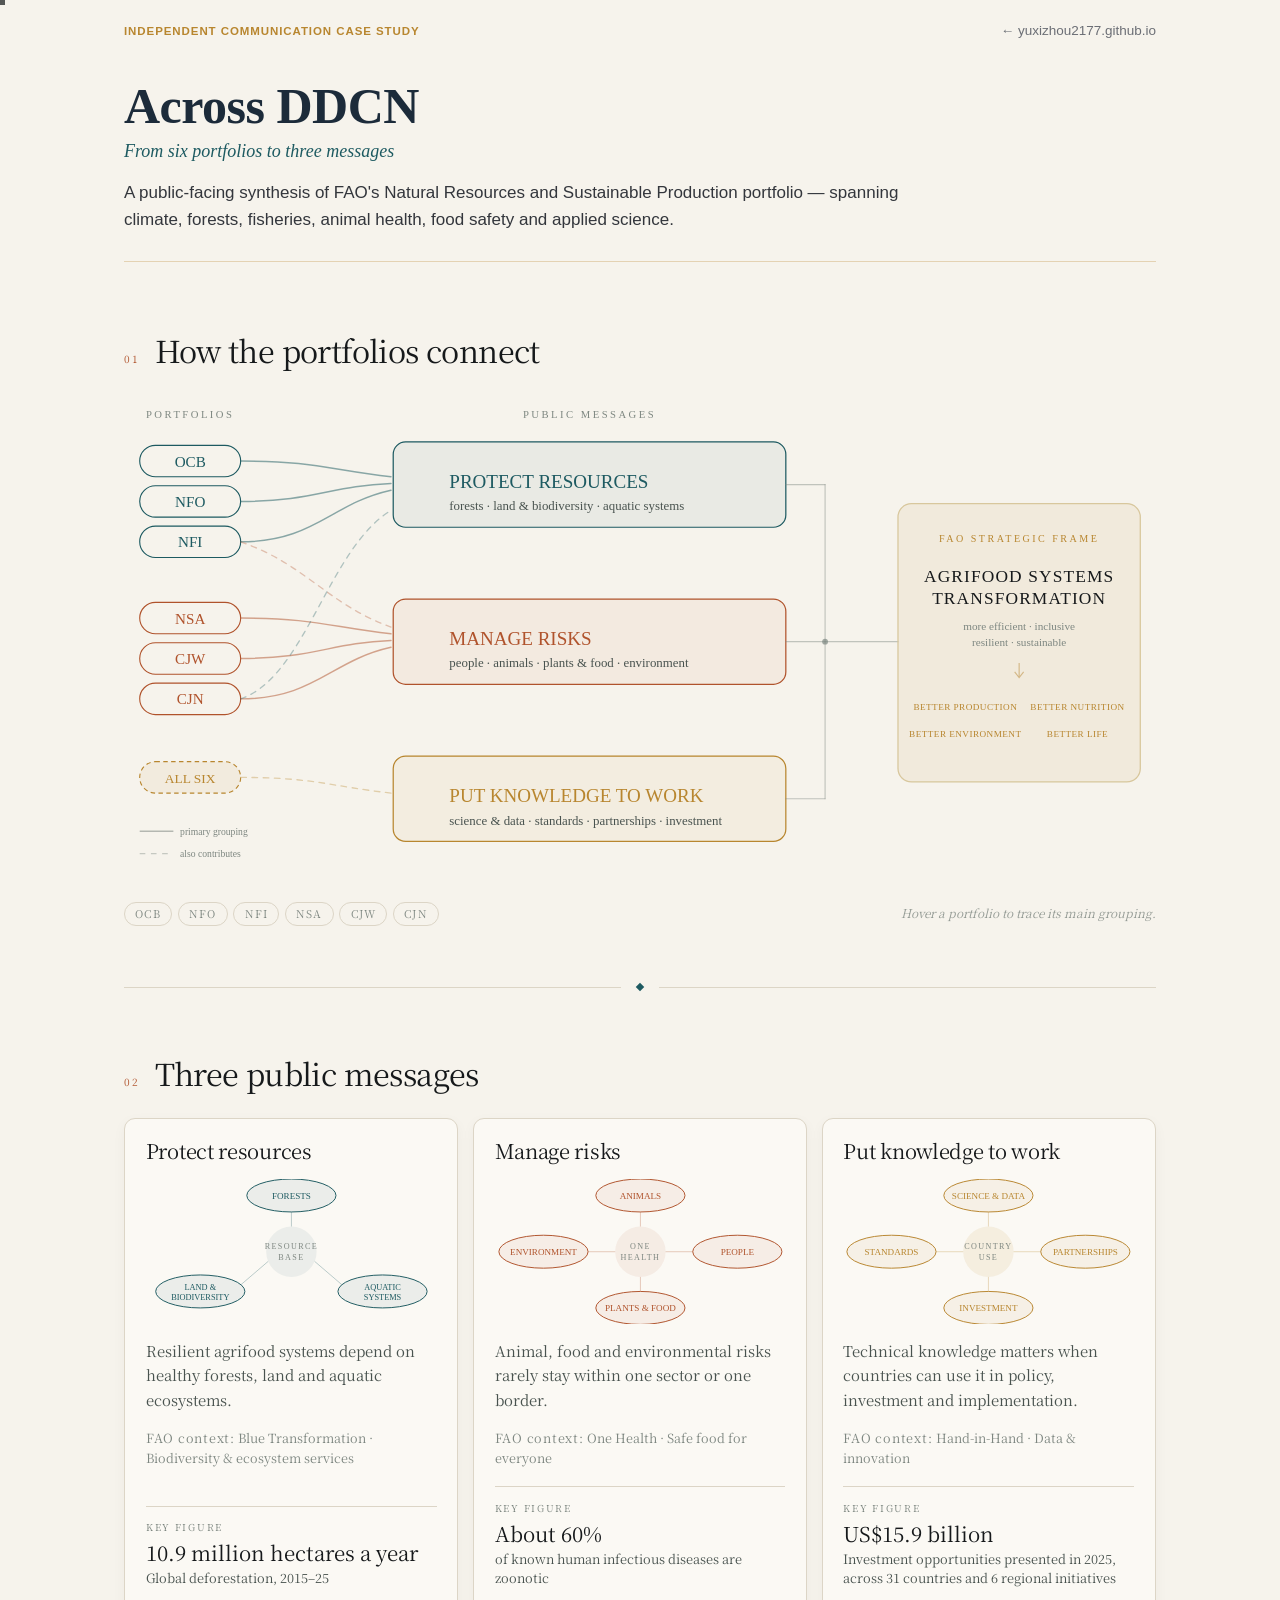
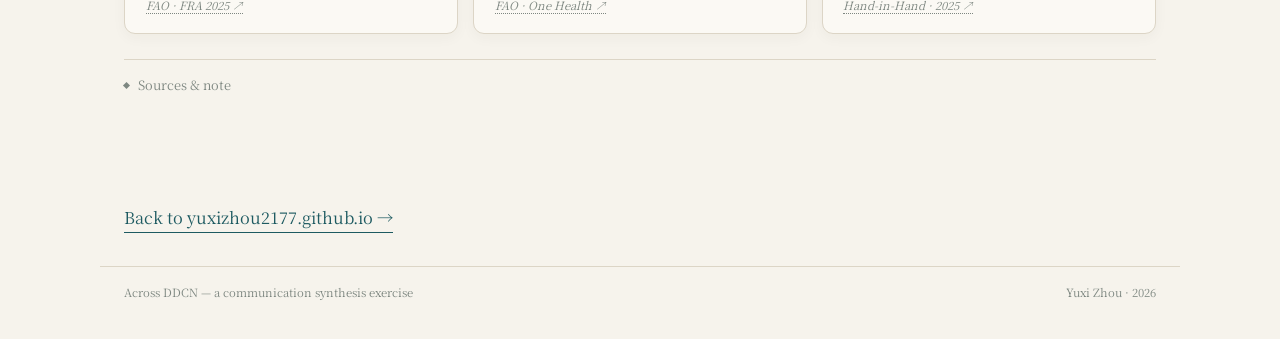
==== commit 304e6518: "Add files via upload" ====
--- a/across-ddcn/index.html
+++ b/across-ddcn/index.html
@@ -61,6 +61,8 @@
       padding: 0 24px;
     }
 
+    /* ---------- shared custom cursor ---------- */
+
     @media (pointer:fine) {
 
       body,
@@ -707,7 +709,7 @@
 
           <text x="59" y="20" text-anchor="middle" font-family="Constantia,Georgia,serif" font-size="9.5"
             letter-spacing="2.2" fill="#7E8781">PORTFOLIOS</text>
-          <text x="450" y="20" text-anchor="middle" font-family="Constantia,Georgia,serif" font-size="9.5"
+          <text x="415" y="20" text-anchor="middle" font-family="Constantia,Georgia,serif" font-size="9.5"
             letter-spacing="2.2" fill="#7E8781">PUBLIC MESSAGES</text>
 
 
@@ -775,53 +777,52 @@
           </g>
 
           <g class="node" data-frame="m1">
-            <rect x="240" y="36" width="420" height="86" rx="11" fill="rgba(29,90,97,.06)" stroke="#1D5A61"
+            <rect x="240" y="41" width="350" height="76" rx="11" fill="rgba(29,90,97,.06)" stroke="#1D5A61"
               stroke-width="1.1" />
-            <text x="262" y="62" font-family="Constantia,Georgia,serif" font-size="10" letter-spacing="1.8"
-              fill="#1D5A61">01</text>
-            <text x="262" y="88" font-family="Constantia,Georgia,serif" font-size="17" fill="#1D5A61">PROTECT
+            <text x="290" y="82" font-family="Constantia,Georgia,serif" font-size="17" fill="#1D5A61">PROTECT
               RESOURCES</text>
-            <text x="262" y="108" font-family="Constantia,Georgia,serif" font-size="11.5" fill="#49534F">forests · land
+            <text x="290" y="102" font-family="Constantia,Georgia,serif" font-size="11.5" fill="#49534F">forests · land
               &amp; biodiversity · aquatic systems</text>
           </g>
           <g class="node" data-frame="m2">
-            <rect x="240" y="176" width="420" height="86" rx="11" fill="rgba(176,83,44,.06)" stroke="#B0532C"
+            <rect x="240" y="181" width="350" height="76" rx="11" fill="rgba(176,83,44,.06)" stroke="#B0532C"
               stroke-width="1.1" />
-            <text x="262" y="202" font-family="Constantia,Georgia,serif" font-size="10" letter-spacing="1.8"
-              fill="#B0532C">02</text>
-            <text x="262" y="228" font-family="Constantia,Georgia,serif" font-size="17" fill="#B0532C">MANAGE
+            <text x="290" y="222" font-family="Constantia,Georgia,serif" font-size="17" fill="#B0532C">MANAGE
               RISKS</text>
-            <text x="262" y="248" font-family="Constantia,Georgia,serif" font-size="11.5" fill="#49534F">people ·
+            <text x="290" y="242" font-family="Constantia,Georgia,serif" font-size="11.5" fill="#49534F">people ·
               animals · plants &amp; food · environment</text>
           </g>
           <g class="node" data-frame="m3">
-            <rect x="240" y="316" width="420" height="86" rx="11" fill="rgba(184,134,47,.06)" stroke="#B8862F"
+            <rect x="240" y="321" width="350" height="76" rx="11" fill="rgba(184,134,47,.06)" stroke="#B8862F"
               stroke-width="1.1" />
-            <text x="262" y="342" font-family="Constantia,Georgia,serif" font-size="10" letter-spacing="1.8"
-              fill="#B8862F">03</text>
-            <text x="262" y="368" font-family="Constantia,Georgia,serif" font-size="17" fill="#B8862F">PUT KNOWLEDGE TO
+            <text x="290" y="362" font-family="Constantia,Georgia,serif" font-size="17" fill="#B8862F">PUT KNOWLEDGE TO
               WORK</text>
-            <text x="262" y="388" font-family="Constantia,Georgia,serif" font-size="11.5" fill="#49534F">science &amp;
+            <text x="290" y="382" font-family="Constantia,Georgia,serif" font-size="11.5" fill="#49534F">science &amp;
               data · standards · partnerships · investment</text>
           </g>
 
           <!-- 三条 message 汇聚成一条，进入 strategic frame -->
           <g fill="none" stroke="#7E8781" stroke-width="1" stroke-opacity=".45" stroke-linecap="round">
-            <path d="M660,79 L676,79" />
-            <path d="M660,219 L676,219" />
-            <path d="M660,359 L676,359" />
-            <path d="M676,79 L676,359" />
-            <path d="M676,219 L690,219" />
+
+            <path d="M590,79 L625,79" />
+            <path d="M590,219 L625,219" />
+            <path d="M590,359 L625,359" />
+
+            <path d="M625,79 L625,359" />
+
+            <path d="M625,219 L690,219" />
+
           </g>
-          <circle cx="676" cy="219" r="2.6" fill="#7E8781" fill-opacity=".7" />
+
+          <circle cx="625" cy="219" r="2.6" fill="#7E8781" fill-opacity=".7" />
 
           <!-- 右：FAO strategic frame（终点卡）-->
-          <rect x="690" y="96" width="216" height="248" rx="12" fill="rgba(184,134,47,.06)" stroke="#E4DBC6"
-            stroke-width="1" />
+          <rect x="690" y="96" width="216" height="248" rx="12" fill="rgba(184,134,47,.085)" stroke="#D8C79D"
+            stroke-width="1.15" />
           <g font-family="Constantia,Georgia,serif" text-anchor="middle">
             <text x="798" y="130" font-size="9" letter-spacing="2.2" fill="#B8862F">FAO STRATEGIC FRAME</text>
-            <text x="798" y="166" font-size="14.5" letter-spacing="1" fill="#16191B">AGRIFOOD SYSTEMS</text>
-            <text x="798" y="185" font-size="14.5" letter-spacing="1" fill="#16191B">TRANSFORMATION</text>
+            <text x="798" y="166" font-size="15.5" letter-spacing="1" fill="#16191B">AGRIFOOD SYSTEMS</text>
+            <text x="798" y="185" font-size="15.5" letter-spacing="1" fill="#16191B">TRANSFORMATION</text>
             <text x="798" y="209" font-size="10" fill="#7E8781">more efficient · inclusive</text>
             <text x="798" y="223" font-size="10" fill="#7E8781">resilient · sustainable</text>
             <path d="M798,238 L798,250" stroke="#B8862F" stroke-width="1" stroke-opacity=".5" fill="none" />
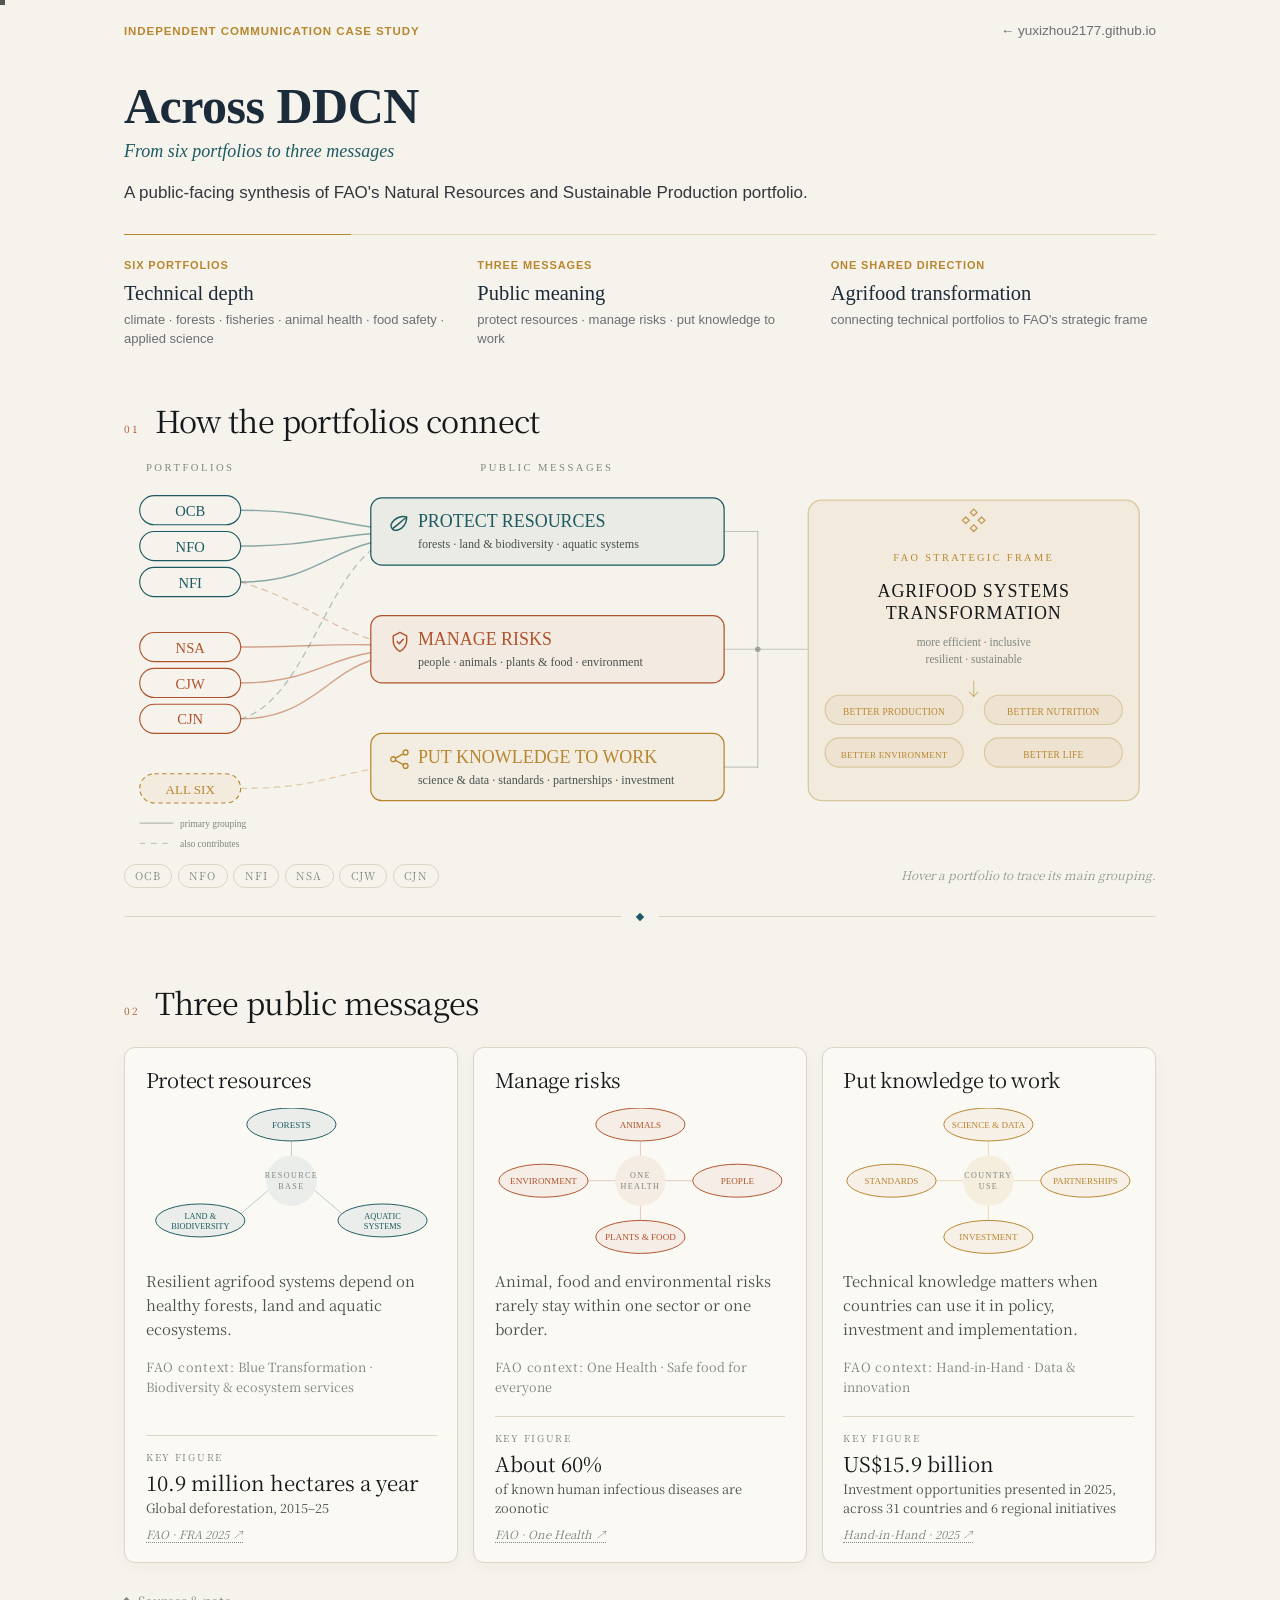
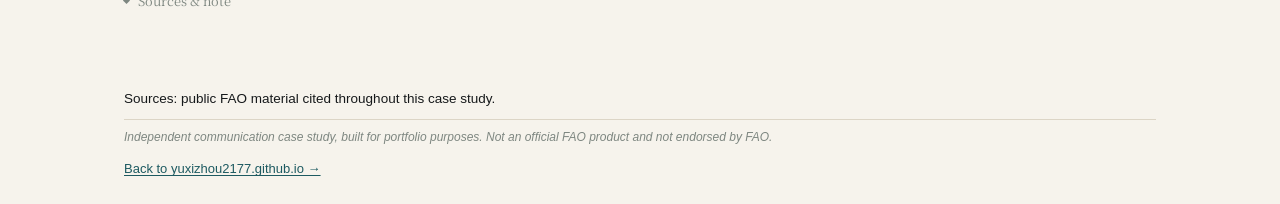
==== commit 368b456c: "Add files via upload" ====
--- a/across-ddcn/index.html
+++ b/across-ddcn/index.html
@@ -12,6 +12,16 @@
   <link rel="icon" type="image/png" href="https://yuxizhou2177.github.io/favicon.png" />
   <link rel="apple-touch-icon" href="https://yuxizhou2177.github.io/apple-touch-icon.png" />
   <link href="https://fonts.googleapis.com/css2?family=Noto+Serif+SC:wght@300;400;500&display=swap" rel="stylesheet" />
+
+  <!-- Google tag (gtag.js) -->
+  <script async src="https://www.googletagmanager.com/gtag/js?id=G-EGJ2X4MSQ9"></script>
+  <script>
+    window.dataLayer = window.dataLayer || [];
+    function gtag() {dataLayer.push(arguments);}
+    gtag('js', new Date());
+    gtag('config', 'G-EGJ2X4MSQ9');
+  </script>
+
   <style>
     :root {
       --paper: #F6F3EC;
@@ -207,15 +217,101 @@
       margin: 0;
     }
 
-    .hero-rule {
-      border: 0;
-      border-top: 1px solid rgba(184, 134, 47, 0.30);
-      margin: 28px 0 0;
-      width: 100%;
-    }
-
+    /* ---------- hero story strip: gold line + staggered reveal ---------- */
+    .hero-flow {
+      display: grid;
+      grid-template-columns: repeat(3, 1fr);
+      gap: 28px;
+      margin-top: 28px;
+      padding-top: 22px;
+      border-top: 1px solid rgba(184, 134, 47, .28);
+      position: relative;
+    }
+
+    .hero-flow::before {
+      content: "";
+      position: absolute;
+      left: 0;
+      top: -1px;
+      width: 22%;
+      height: 1px;
+      background: var(--ochre);
+      transform: scaleX(0);
+      transform-origin: left center;
+      transition: transform 1.45s cubic-bezier(.22, 1, .36, 1);
+    }
+
+    .hero-flow.line-in::before {
+      transform: scaleX(1);
+    }
+
+    .hero-step {
+      opacity: 0;
+      transform: translateY(10px);
+      transition: opacity .65s cubic-bezier(.22, 1, .36, 1), transform .65s cubic-bezier(.22, 1, .36, 1);
+    }
+
+    .hero-flow.line-in .hero-step {
+      opacity: 1;
+      transform: translateY(0);
+    }
+
+    .hero-flow.line-in .hero-step:nth-child(1) {
+      transition-delay: .16s
+    }
+
+    .hero-flow.line-in .hero-step:nth-child(2) {
+      transition-delay: .32s
+    }
+
+    .hero-flow.line-in .hero-step:nth-child(3) {
+      transition-delay: .48s
+    }
+
+    .hero-step-label {
+      font-family: Calibri, "Segoe UI", Helvetica, Arial, sans-serif;
+      font-size: 11px;
+      letter-spacing: .08em;
+      text-transform: uppercase;
+      color: var(--ochre);
+      font-weight: 700;
+      margin: 0 0 7px;
+    }
+
+    .hero-step-title {
+      font-family: Georgia, "Iowan Old Style", "Palatino Linotype", serif;
+      color: #1C2B3A;
+      font-size: 1.28rem;
+      line-height: 1.15;
+      margin: 0 0 6px;
+    }
+
+    .hero-step-cap {
+      font-family: Calibri, "Segoe UI", Helvetica, Arial, sans-serif;
+      color: #6B6E75;
+      font-size: 13px;
+      line-height: 1.4;
+      margin: 0;
+    }
+
+    @media(max-width:640px) {
+      .hero-flow {
+        grid-template-columns: 1fr;
+        gap: 16px;
+      }
+    }
+
+    /* 01: deliberately tighter than the other sections */
     #map {
-      padding-top: 34px;
+      padding: 18px 0 26px;
+    }
+
+    #map .sechead {
+      margin-bottom: .55rem;
+    }
+
+    #map .capline {
+      margin-top: .45rem;
     }
 
     .audline {
@@ -566,9 +662,8 @@
 
     /* Notes */
     .notes {
-      border-top: 1px solid var(--rule);
-      padding-top: .9rem;
-      margin-top: 1.6rem
+      padding-top: .35rem;
+      margin-top: 1.35rem
     }
 
     .notes summary {
@@ -618,34 +713,35 @@
       font-style: italic
     }
 
-    /* 底部返回 */
-    .backhome {
-      padding: clamp(2.2rem, 5.5vh, 3.2rem) 0 .6rem
-    }
-
-    .backhome a {
-      font-size: 1.02rem;
+    /* ---------- footer: matched to Beyond the Record ---------- */
+    footer {
+      padding: 18px 0 24px;
+      font-family: Calibri, "Segoe UI", Helvetica, Arial, sans-serif;
+    }
+
+    footer .source {
+      font-size: 13.5px;
+      color: var(--ink);
+      margin: 0 0 10px;
+    }
+
+    footer .disclaimer {
+      font-size: 12px;
+      color: var(--ink-soft);
+      font-style: italic;
+      padding-top: 8px;
+      border-top: 1px solid var(--rule);
+      margin: 0 0 12px;
+    }
+
+    footer .back {
+      font-size: 13px;
+    }
+
+    footer a {
       color: var(--sea);
-      border-bottom: 1px solid var(--sea);
-      padding-bottom: 3px;
-      transition: opacity .25s
-    }
-
-    .backhome a:hover {
-      opacity: .6
-    }
-
-    footer {
-      border-top: 1px solid var(--rule);
-      max-width: var(--maxw);
-      margin: 1.6rem auto 0;
-      padding: 1rem 24px 2.4rem;
-      display: flex;
-      justify-content: space-between;
-      flex-wrap: wrap;
-      gap: .5rem;
-      font-size: .71rem;
-      color: var(--ink-soft)
+      text-decoration: underline;
+      text-underline-offset: 2px;
     }
 
     .rev {
@@ -688,10 +784,27 @@
 
       <p class="sub2">
         A public-facing synthesis of FAO's Natural Resources and Sustainable Production
-        portfolio — spanning climate, forests, fisheries, animal health, food safety and applied science.
+        portfolio.
       </p>
 
-      <hr class="hero-rule">
+      <div class="hero-flow" id="heroFlow"
+        aria-label="From six technical portfolios to three public messages and one shared direction">
+        <div class="hero-step">
+          <p class="hero-step-label">Six portfolios</p>
+          <p class="hero-step-title">Technical depth</p>
+          <p class="hero-step-cap">climate · forests · fisheries · animal health · food safety · applied science</p>
+        </div>
+        <div class="hero-step">
+          <p class="hero-step-label">Three messages</p>
+          <p class="hero-step-title">Public meaning</p>
+          <p class="hero-step-cap">protect resources · manage risks · put knowledge to work</p>
+        </div>
+        <div class="hero-step">
+          <p class="hero-step-label">One shared direction</p>
+          <p class="hero-step-title">Agrifood transformation</p>
+          <p class="hero-step-cap">connecting technical portfolios to FAO's strategic frame</p>
+        </div>
+      </div>
 
     </div>
   </header>
@@ -704,133 +817,193 @@
       </div>
 
       <div class="diagram rev">
-        <svg viewBox="0 0 920 440" role="img"
+        <svg viewBox="0 0 920 360" role="img"
           aria-label="Six FAO technical portfolios grouped into three public messages, with dashed lines marking secondary contributions, all converging on FAO's agrifood systems transformation frame and the Four Betters.">
 
-          <text x="59" y="20" text-anchor="middle" font-family="Constantia,Georgia,serif" font-size="9.5"
+          <text x="59" y="16" text-anchor="middle" font-family="Constantia,Georgia,serif" font-size="9.5"
             letter-spacing="2.2" fill="#7E8781">PORTFOLIOS</text>
-          <text x="415" y="20" text-anchor="middle" font-family="Constantia,Georgia,serif" font-size="9.5"
+          <text x="377" y="16" text-anchor="middle" font-family="Constantia,Georgia,serif" font-size="9.5"
             letter-spacing="2.2" fill="#7E8781">PUBLIC MESSAGES</text>
-
 
           <g id="pills">
             <g class="node" data-c="OCB">
-              <rect x="14" y="44" width="90" height="28" rx="14" fill="none" stroke="#1D5A61" /><text x="59" y="63"
-                text-anchor="middle" font-family="Constantia,Georgia,serif" font-size="13.5" fill="#1D5A61">OCB</text>
+              <rect x="14" y="38" width="90" height="26" rx="13" fill="none" stroke="#1D5A61" />
+              <text x="59" y="56" text-anchor="middle" font-family="Constantia,Georgia,serif" font-size="13"
+                fill="#1D5A61">OCB</text>
             </g>
             <g class="node" data-c="NFO">
-              <rect x="14" y="80" width="90" height="28" rx="14" fill="none" stroke="#1D5A61" /><text x="59" y="99"
-                text-anchor="middle" font-family="Constantia,Georgia,serif" font-size="13.5" fill="#1D5A61">NFO</text>
+              <rect x="14" y="70" width="90" height="26" rx="13" fill="none" stroke="#1D5A61" />
+              <text x="59" y="88" text-anchor="middle" font-family="Constantia,Georgia,serif" font-size="13"
+                fill="#1D5A61">NFO</text>
             </g>
             <g class="node" data-c="NFI">
-              <rect x="14" y="116" width="90" height="28" rx="14" fill="none" stroke="#1D5A61" /><text x="59" y="135"
-                text-anchor="middle" font-family="Constantia,Georgia,serif" font-size="13.5" fill="#1D5A61">NFI</text>
+              <rect x="14" y="102" width="90" height="26" rx="13" fill="none" stroke="#1D5A61" />
+              <text x="59" y="120" text-anchor="middle" font-family="Constantia,Georgia,serif" font-size="13"
+                fill="#1D5A61">NFI</text>
             </g>
             <g class="node" data-c="NSA">
-              <rect x="14" y="184" width="90" height="28" rx="14" fill="none" stroke="#B0532C" /><text x="59" y="203"
-                text-anchor="middle" font-family="Constantia,Georgia,serif" font-size="13.5" fill="#B0532C">NSA</text>
+              <rect x="14" y="160" width="90" height="26" rx="13" fill="none" stroke="#B0532C" />
+              <text x="59" y="178" text-anchor="middle" font-family="Constantia,Georgia,serif" font-size="13"
+                fill="#B0532C">NSA</text>
             </g>
             <g class="node" data-c="CJW">
-              <rect x="14" y="220" width="90" height="28" rx="14" fill="none" stroke="#B0532C" /><text x="59" y="239"
-                text-anchor="middle" font-family="Constantia,Georgia,serif" font-size="13.5" fill="#B0532C">CJW</text>
+              <rect x="14" y="192" width="90" height="26" rx="13" fill="none" stroke="#B0532C" />
+              <text x="59" y="210" text-anchor="middle" font-family="Constantia,Georgia,serif" font-size="13"
+                fill="#B0532C">CJW</text>
             </g>
             <g class="node" data-c="CJN">
-              <rect x="14" y="256" width="90" height="28" rx="14" fill="none" stroke="#B0532C" /><text x="59" y="275"
-                text-anchor="middle" font-family="Constantia,Georgia,serif" font-size="13.5" fill="#B0532C">CJN</text>
+              <rect x="14" y="224" width="90" height="26" rx="13" fill="none" stroke="#B0532C" />
+              <text x="59" y="242" text-anchor="middle" font-family="Constantia,Georgia,serif" font-size="13"
+                fill="#B0532C">CJN</text>
             </g>
             <g class="node" data-c="ALL">
-              <rect x="14" y="326" width="90" height="28" rx="14" fill="rgba(184,134,47,.07)" stroke="#B8862F"
-                stroke-dasharray="4 3" /><text x="59" y="345" text-anchor="middle"
-                font-family="Constantia,Georgia,serif" font-size="12" fill="#B8862F">ALL SIX</text>
+              <rect x="14" y="286" width="90" height="26" rx="13" fill="rgba(184,134,47,.07)" stroke="#B8862F"
+                stroke-dasharray="4 3" />
+              <text x="59" y="304" text-anchor="middle" font-family="Constantia,Georgia,serif" font-size="11.7"
+                fill="#B8862F">ALL SIX</text>
             </g>
           </g>
 
           <g fill="none" stroke-linecap="round">
-            <path class="link" data-c="OCB" d="M104,58 C170,58 184,66 238,72" stroke="#1D5A61" stroke-width="1.3"
+            <path class="link" data-c="OCB" d="M104,51 C160,51 178,60 220,66" stroke="#1D5A61" stroke-width="1.3"
               stroke-opacity=".5" />
-            <path class="link" data-c="NFO" d="M104,94 C170,94 184,80 238,78" stroke="#1D5A61" stroke-width="1.3"
+            <path class="link" data-c="NFO" d="M104,83 C164,83 180,75 220,72" stroke="#1D5A61" stroke-width="1.3"
               stroke-opacity=".5" />
-            <path class="link" data-c="NFI" d="M104,130 C170,130 184,96 238,84" stroke="#1D5A61" stroke-width="1.3"
+            <path class="link" data-c="NFI" d="M104,115 C164,115 180,90 220,80" stroke="#1D5A61" stroke-width="1.3"
               stroke-opacity=".5" />
-            <path class="link" data-c="NSA" d="M104,198 C170,198 184,206 238,212" stroke="#B0532C" stroke-width="1.3"
+            <path class="link" data-c="NSA" d="M104,173 C164,173 180,170 220,171" stroke="#B0532C" stroke-width="1.3"
               stroke-opacity=".5" />
-            <path class="link" data-c="CJW" d="M104,234 C170,234 184,220 238,218" stroke="#B0532C" stroke-width="1.3"
+            <path class="link" data-c="CJW" d="M104,205 C164,205 180,184 220,178" stroke="#B0532C" stroke-width="1.3"
               stroke-opacity=".5" />
-            <path class="link" data-c="CJN" d="M104,270 C170,270 184,236 238,224" stroke="#B0532C" stroke-width="1.3"
+            <path class="link" data-c="CJN" d="M104,237 C164,237 180,198 220,185" stroke="#B0532C" stroke-width="1.3"
               stroke-opacity=".5" />
-            <!-- secondary：虚线＝次要连接，不改变主分组 -->
-            <path class="link secondary" data-c="NFI" d="M104,130 C162,150 182,186 238,206" stroke="#B0532C"
+            <path class="link secondary" data-c="NFI" d="M104,115 C160,132 181,154 220,166" stroke="#B0532C"
               stroke-width="1.2" stroke-opacity=".32" stroke-dasharray="5 5" />
-            <path class="link secondary" data-c="CJN" d="M104,270 C162,250 182,136 238,102" stroke="#1D5A61"
+            <path class="link secondary" data-c="CJN" d="M104,237 C158,222 178,121 220,87" stroke="#1D5A61"
               stroke-width="1.2" stroke-opacity=".32" stroke-dasharray="5 5" />
-            <path class="link secondary" data-c="ALL" d="M104,340 C170,340 184,348 238,354" stroke="#B8862F"
+            <path class="link secondary" data-c="ALL" d="M104,299 C164,299 181,289 220,282" stroke="#B8862F"
               stroke-width="1.2" stroke-opacity=".35" stroke-dasharray="5 5" />
           </g>
 
-          <!-- 图例 -->
-          <g font-family="Constantia,Georgia,serif" font-size="8.6" fill="#7E8781">
-            <path d="M14,388 L44,388" stroke="#7E8781" stroke-width="1.2" stroke-opacity=".55" fill="none" />
-            <text x="50" y="391">primary grouping</text>
-            <path d="M14,408 L44,408" stroke="#7E8781" stroke-width="1.1" stroke-opacity=".4" stroke-dasharray="5 5"
+          <g font-family="Constantia,Georgia,serif" font-size="8.4" fill="#7E8781">
+            <path d="M14,330 L44,330" stroke="#7E8781" stroke-width="1.2" stroke-opacity=".55" fill="none" />
+            <text x="50" y="333">primary grouping</text>
+            <path d="M14,348 L44,348" stroke="#7E8781" stroke-width="1.1" stroke-opacity=".4" stroke-dasharray="5 5"
               fill="none" />
-            <text x="50" y="411">also contributes</text>
+            <text x="50" y="351">also contributes</text>
           </g>
 
           <g class="node" data-frame="m1">
-            <rect x="240" y="41" width="350" height="76" rx="11" fill="rgba(29,90,97,.06)" stroke="#1D5A61"
+            <rect x="220" y="40" width="315" height="60" rx="10" fill="rgba(29,90,97,.055)" stroke="#1D5A61"
               stroke-width="1.1" />
-            <text x="290" y="82" font-family="Constantia,Georgia,serif" font-size="17" fill="#1D5A61">PROTECT
+
+            <!-- leaf icon -->
+            <g transform="translate(238 56)" fill="none" stroke="#1D5A61" stroke-width="1.25" stroke-linecap="round"
+              stroke-linejoin="round">
+              <path d="M0 8 C3 1, 10 0, 14 1 C14 7, 10 13, 3 13 C1 12, 0 10, 0 8 Z" />
+              <path d="M2 11 C6 8, 9 5, 13 2" />
+            </g>
+
+            <text x="262" y="66" font-family="Constantia,Georgia,serif" font-size="16" fill="#1D5A61">PROTECT
               RESOURCES</text>
-            <text x="290" y="102" font-family="Constantia,Georgia,serif" font-size="11.5" fill="#49534F">forests · land
-              &amp; biodiversity · aquatic systems</text>
+
+            <text x="262" y="85" font-family="Constantia,Georgia,serif" font-size="10.8" fill="#49534F">
+              forests · land &amp; biodiversity · aquatic systems
+            </text>
           </g>
+
           <g class="node" data-frame="m2">
-            <rect x="240" y="181" width="350" height="76" rx="11" fill="rgba(176,83,44,.06)" stroke="#B0532C"
+            <rect x="220" y="145" width="315" height="60" rx="10" fill="rgba(176,83,44,.055)" stroke="#B0532C"
               stroke-width="1.1" />
-            <text x="290" y="222" font-family="Constantia,Georgia,serif" font-size="17" fill="#B0532C">MANAGE
+
+            <!-- shield icon -->
+            <g transform="translate(239 160)" fill="none" stroke="#B0532C" stroke-width="1.25" stroke-linecap="round"
+              stroke-linejoin="round">
+              <path d="M7 0 L13 3 V8 C13 12 10 15 7 17 C4 15 1 12 1 8 V3 Z" />
+              <path d="M4.5 8 L6.4 10 L10 6" />
+            </g>
+
+            <text x="262" y="171" font-family="Constantia,Georgia,serif" font-size="16" fill="#B0532C">MANAGE
               RISKS</text>
-            <text x="290" y="242" font-family="Constantia,Georgia,serif" font-size="11.5" fill="#49534F">people ·
-              animals · plants &amp; food · environment</text>
+
+            <text x="262" y="190" font-family="Constantia,Georgia,serif" font-size="10.8" fill="#49534F">
+              people · animals · plants &amp; food · environment
+            </text>
           </g>
+
           <g class="node" data-frame="m3">
-            <rect x="240" y="321" width="350" height="76" rx="11" fill="rgba(184,134,47,.06)" stroke="#B8862F"
+            <rect x="220" y="250" width="315" height="60" rx="10" fill="rgba(184,134,47,.055)" stroke="#B8862F"
               stroke-width="1.1" />
-            <text x="290" y="362" font-family="Constantia,Georgia,serif" font-size="17" fill="#B8862F">PUT KNOWLEDGE TO
+
+            <!-- connected knowledge icon -->
+            <g transform="translate(238 265)" fill="none" stroke="#B8862F" stroke-width="1.2" stroke-linecap="round">
+              <circle cx="2" cy="8" r="2.2" />
+              <circle cx="13" cy="2" r="2.2" />
+              <circle cx="13" cy="14" r="2.2" />
+              <path d="M4 7 L11 3.2" />
+              <path d="M4 9 L11 12.8" />
+            </g>
+
+            <text x="262" y="276" font-family="Constantia,Georgia,serif" font-size="16" fill="#B8862F">PUT KNOWLEDGE TO
               WORK</text>
-            <text x="290" y="382" font-family="Constantia,Georgia,serif" font-size="11.5" fill="#49534F">science &amp;
-              data · standards · partnerships · investment</text>
+
+            <text x="262" y="295" font-family="Constantia,Georgia,serif" font-size="10.8" fill="#49534F">
+              science &amp; data · standards · partnerships · investment
+            </text>
           </g>
 
-          <!-- 三条 message 汇聚成一条，进入 strategic frame -->
-          <g fill="none" stroke="#7E8781" stroke-width="1" stroke-opacity=".45" stroke-linecap="round">
-
-            <path d="M590,79 L625,79" />
-            <path d="M590,219 L625,219" />
-            <path d="M590,359 L625,359" />
-
-            <path d="M625,79 L625,359" />
-
-            <path d="M625,219 L690,219" />
-
+          <g fill="none" stroke="#7E8781" stroke-width="1" stroke-opacity=".42" stroke-linecap="round">
+            <path d="M535,70 L565,70" />
+            <path d="M535,175 L565,175" />
+            <path d="M535,280 L565,280" />
+            <path d="M565,70 L565,280" />
+            <path d="M565,175 L610,175" />
           </g>
-
-          <circle cx="625" cy="219" r="2.6" fill="#7E8781" fill-opacity=".7" />
-
-          <!-- 右：FAO strategic frame（终点卡）-->
-          <rect x="690" y="96" width="216" height="248" rx="12" fill="rgba(184,134,47,.085)" stroke="#D8C79D"
+          <circle cx="565" cy="175" r="2.5" fill="#7E8781" fill-opacity=".65" />
+
+          <rect x="610" y="42" width="295" height="268" rx="12" fill="rgba(184,134,47,.08)" stroke="#D8C79D"
             stroke-width="1.15" />
           <g font-family="Constantia,Georgia,serif" text-anchor="middle">
-            <text x="798" y="130" font-size="9" letter-spacing="2.2" fill="#B8862F">FAO STRATEGIC FRAME</text>
-            <text x="798" y="166" font-size="15.5" letter-spacing="1" fill="#16191B">AGRIFOOD SYSTEMS</text>
-            <text x="798" y="185" font-size="15.5" letter-spacing="1" fill="#16191B">TRANSFORMATION</text>
-            <text x="798" y="209" font-size="10" fill="#7E8781">more efficient · inclusive</text>
-            <text x="798" y="223" font-size="10" fill="#7E8781">resilient · sustainable</text>
-            <path d="M798,238 L798,250" stroke="#B8862F" stroke-width="1" stroke-opacity=".5" fill="none" />
-            <path d="M794,246 L798,251 L802,246" stroke="#B8862F" stroke-width="1" stroke-opacity=".5" fill="none" />
-            <text x="750" y="280" font-size="8.2" letter-spacing=".4" fill="#B8862F">BETTER PRODUCTION</text>
-            <text x="850" y="280" font-size="8.2" letter-spacing=".4" fill="#B8862F">BETTER NUTRITION</text>
-            <text x="750" y="304" font-size="8.2" letter-spacing=".4" fill="#B8862F">BETTER ENVIRONMENT</text>
-            <text x="850" y="304" font-size="8.2" letter-spacing=".4" fill="#B8862F">BETTER LIFE</text>
+            <!-- Four Betters symbol -->
+            <g transform="translate(757.5 57)" fill="none" stroke="#B8862F" stroke-width="1.15" opacity=".78">
+              <polygon points="0,-7 3,-4 0,-1 -3,-4" />
+              <polygon points="7,0 10,3 7,6 4,3" />
+              <polygon points="0,7 3,10 0,13 -3,10" />
+              <polygon points="-7,0 -4,3 -7,6 -10,3" />
+            </g>
+            <text x="757.5" y="96" font-size="9.2" letter-spacing="2.1" fill="#B8862F">
+              FAO STRATEGIC FRAME
+            </text>
+
+            <text x="757.5" y="128" font-size="16" letter-spacing=".8" fill="#16191B">
+              AGRIFOOD SYSTEMS
+            </text>
+
+            <text x="757.5" y="148" font-size="16" letter-spacing=".8" fill="#16191B">
+              TRANSFORMATION
+            </text>
+
+            <text x="757.5" y="172" font-size="10.2" fill="#7E8781">
+              more efficient · inclusive
+            </text>
+
+            <text x="757.5" y="187" font-size="10.2" fill="#7E8781">
+              resilient · sustainable
+            </text>
+            <path d="M757.5,203 L757.5,217" stroke="#B8862F" stroke-width="1" stroke-opacity=".5" fill="none" />
+
+            <path d="M753.5,213 L757.5,217 L761.5,213" stroke="#B8862F" stroke-width="1" stroke-opacity=".5"
+              fill="none" />
+
+            <rect x="625" y="216" width="123" height="26" rx="13" fill="rgba(184,134,47,.07)" stroke="#D8C79D" />
+            <rect x="767" y="216" width="123" height="26" rx="13" fill="rgba(184,134,47,.07)" stroke="#D8C79D" />
+            <rect x="625" y="254" width="123" height="26" rx="13" fill="rgba(184,134,47,.07)" stroke="#D8C79D" />
+            <rect x="767" y="254" width="123" height="26" rx="13" fill="rgba(184,134,47,.07)" stroke="#D8C79D" />
+
+            <text x="686.5" y="233.5" font-size="8.3" letter-spacing=".25" fill="#B8862F">BETTER PRODUCTION</text>
+            <text x="828.5" y="233.5" font-size="8.3" letter-spacing=".25" fill="#B8862F">BETTER NUTRITION</text>
+            <text x="686.5" y="271.5" font-size="8.1" letter-spacing=".18" fill="#B8862F">BETTER ENVIRONMENT</text>
+            <text x="828.5" y="271.5" font-size="8.3" letter-spacing=".25" fill="#B8862F">BETTER LIFE</text>
           </g>
         </svg>
 
@@ -1010,21 +1183,24 @@
     </div>
   </section>
 
-  <div class="backhome">
+  <footer>
     <div class="wrap">
-      <a href="https://yuxizhou2177.github.io">Back to yuxizhou2177.github.io →</a>
+      <p class="source">Sources: public FAO material cited throughout this case study.</p>
+      <p class="disclaimer">Independent communication case study, built for portfolio purposes. Not an official FAO
+        product and not endorsed by FAO.</p>
+      <p class="back"><a href="https://yuxizhou2177.github.io/">Back to yuxizhou2177.github.io →</a></p>
     </div>
-  </div>
-
-  <footer>
-    <span>Across DDCN — a communication synthesis exercise</span>
-    <span>Yuxi Zhou · 2026</span>
   </footer>
 
   <div class="cur cur-frame" id="curFrame" aria-hidden="true"></div>
   <div class="cur cur-core" id="curCore" aria-hidden="true"></div>
 
   <script>
+    const heroFlow = document.getElementById('heroFlow');
+    if (heroFlow) {
+      setTimeout(() => heroFlow.classList.add('line-in'), 520);
+    }
+
     const io = new IntersectionObserver(es => es.forEach(e => {if (e.isIntersecting) e.target.classList.add('in')}),
       {threshold: .1, rootMargin: '0px 0px -40px 0px'});
     document.querySelectorAll('.rev').forEach((el, i) => {el.style.transitionDelay = (Math.min(i, 5) * .06) + 's'; io.observe(el)});
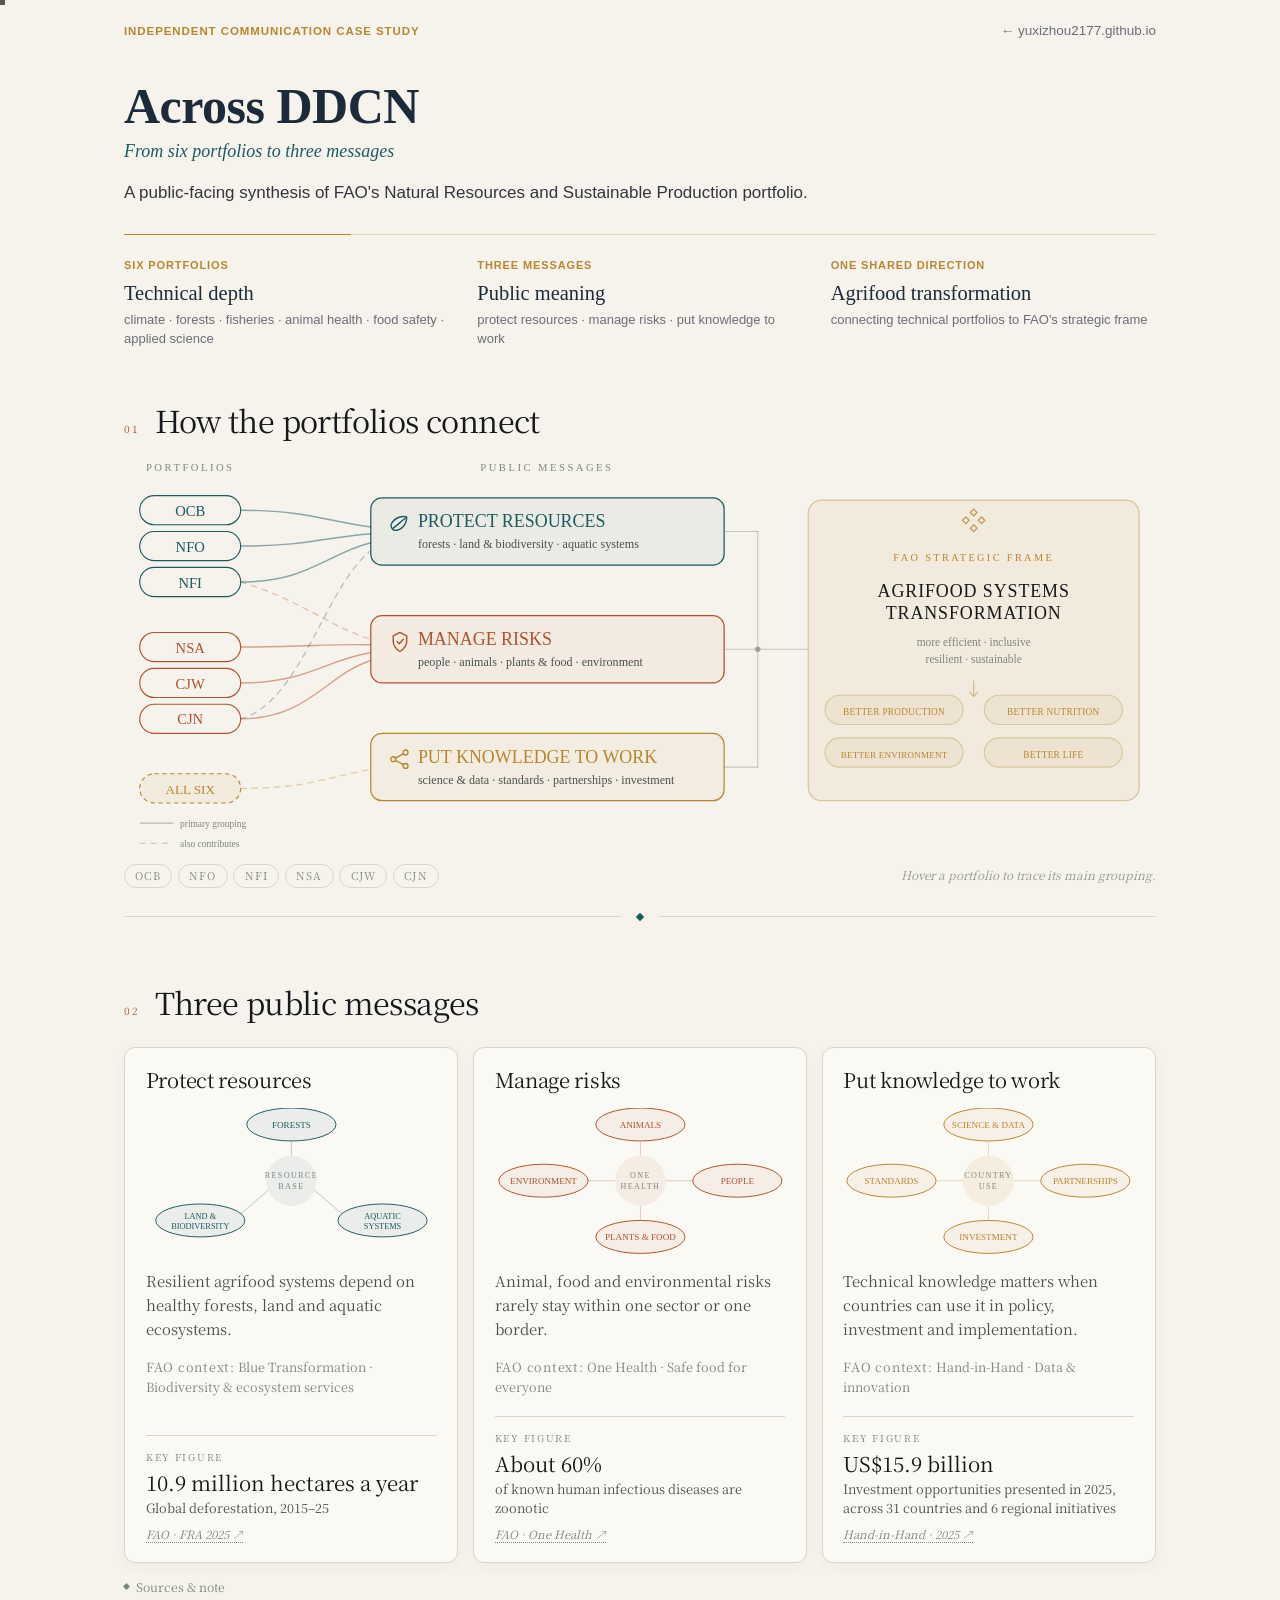
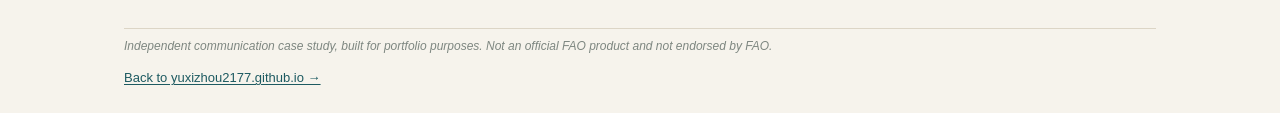
==== commit 2fcf9bc1: "Add files via upload" ====
--- a/across-ddcn/index.html
+++ b/across-ddcn/index.html
@@ -356,6 +356,10 @@
       padding: clamp(2.6rem, 6.5vh, 4rem) 0
     }
 
+    #messages {
+      padding-bottom: 1.35rem;
+    }
+
     .sechead {
       display: flex;
       align-items: baseline;
@@ -662,8 +666,8 @@
 
     /* Notes */
     .notes {
-      padding-top: .35rem;
-      margin-top: 1.35rem
+      padding-top: 0;
+      margin-top: .85rem;
     }
 
     .notes summary {
@@ -671,10 +675,10 @@
       cursor: pointer;
       display: flex;
       align-items: center;
-      gap: .55rem;
-      font-size: .8rem;
+      gap: .45rem;
+      font-size: .76rem;
       color: var(--ink-soft);
-      transition: color .2s
+      transition: color .2s;
     }
 
     .notes summary::-webkit-details-marker {
@@ -715,14 +719,8 @@
 
     /* ---------- footer: matched to Beyond the Record ---------- */
     footer {
-      padding: 18px 0 24px;
+      padding: 10px 0 24px;
       font-family: Calibri, "Segoe UI", Helvetica, Arial, sans-serif;
-    }
-
-    footer .source {
-      font-size: 13.5px;
-      color: var(--ink);
-      margin: 0 0 10px;
     }
 
     footer .disclaimer {
@@ -1185,7 +1183,6 @@
 
   <footer>
     <div class="wrap">
-      <p class="source">Sources: public FAO material cited throughout this case study.</p>
       <p class="disclaimer">Independent communication case study, built for portfolio purposes. Not an official FAO
         product and not endorsed by FAO.</p>
       <p class="back"><a href="https://yuxizhou2177.github.io/">Back to yuxizhou2177.github.io →</a></p>
